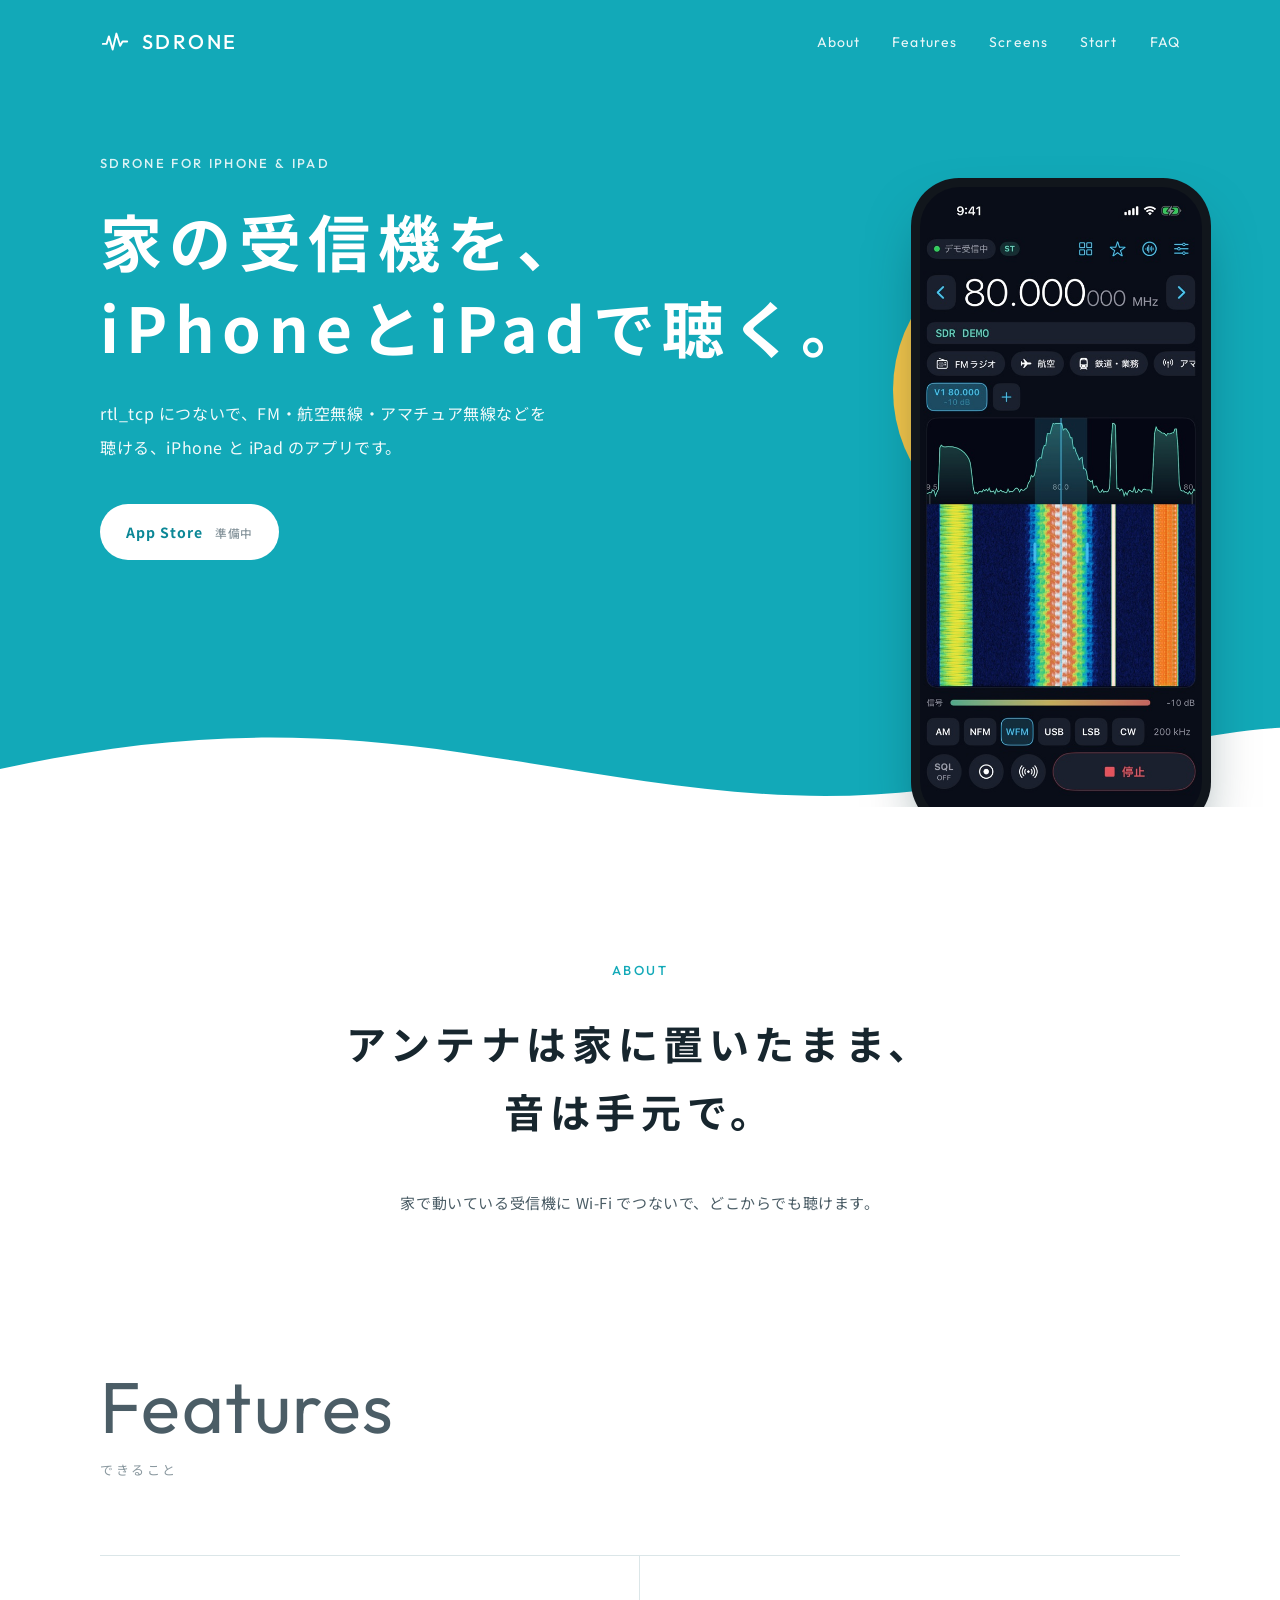
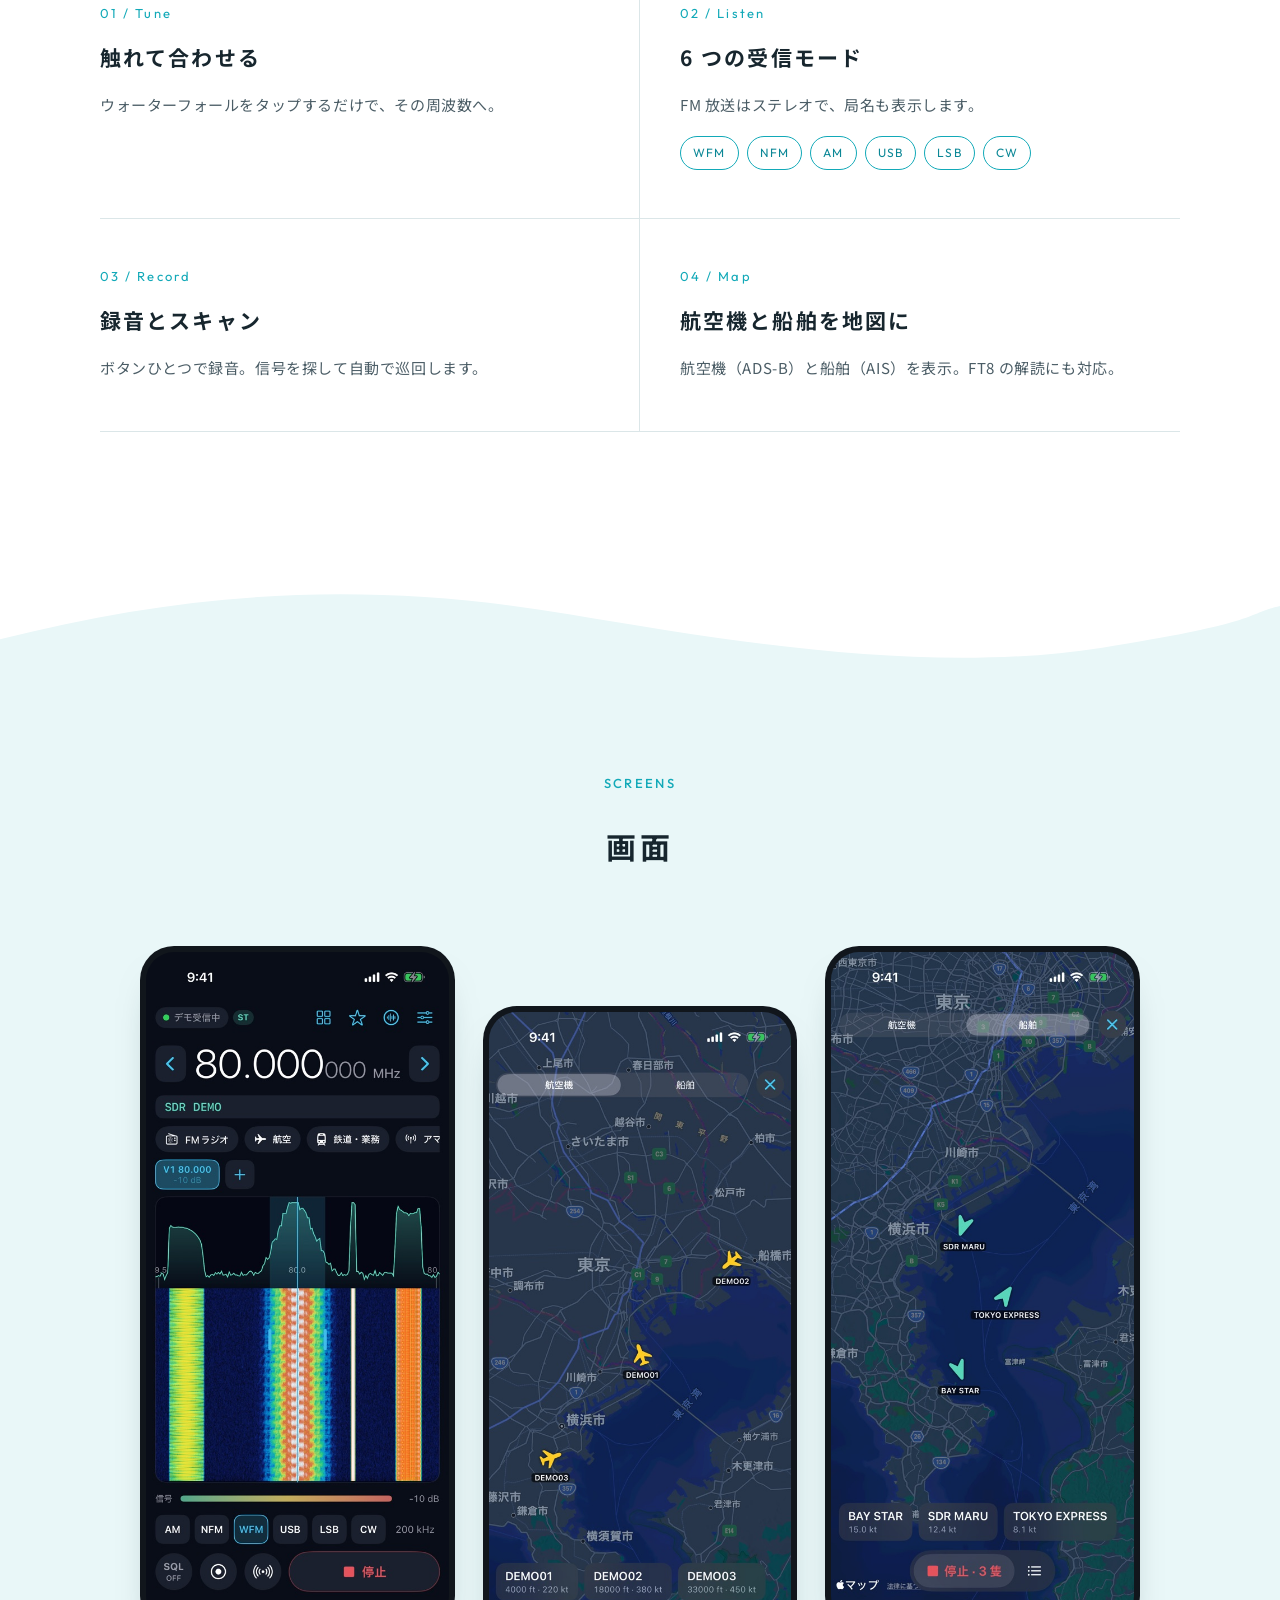
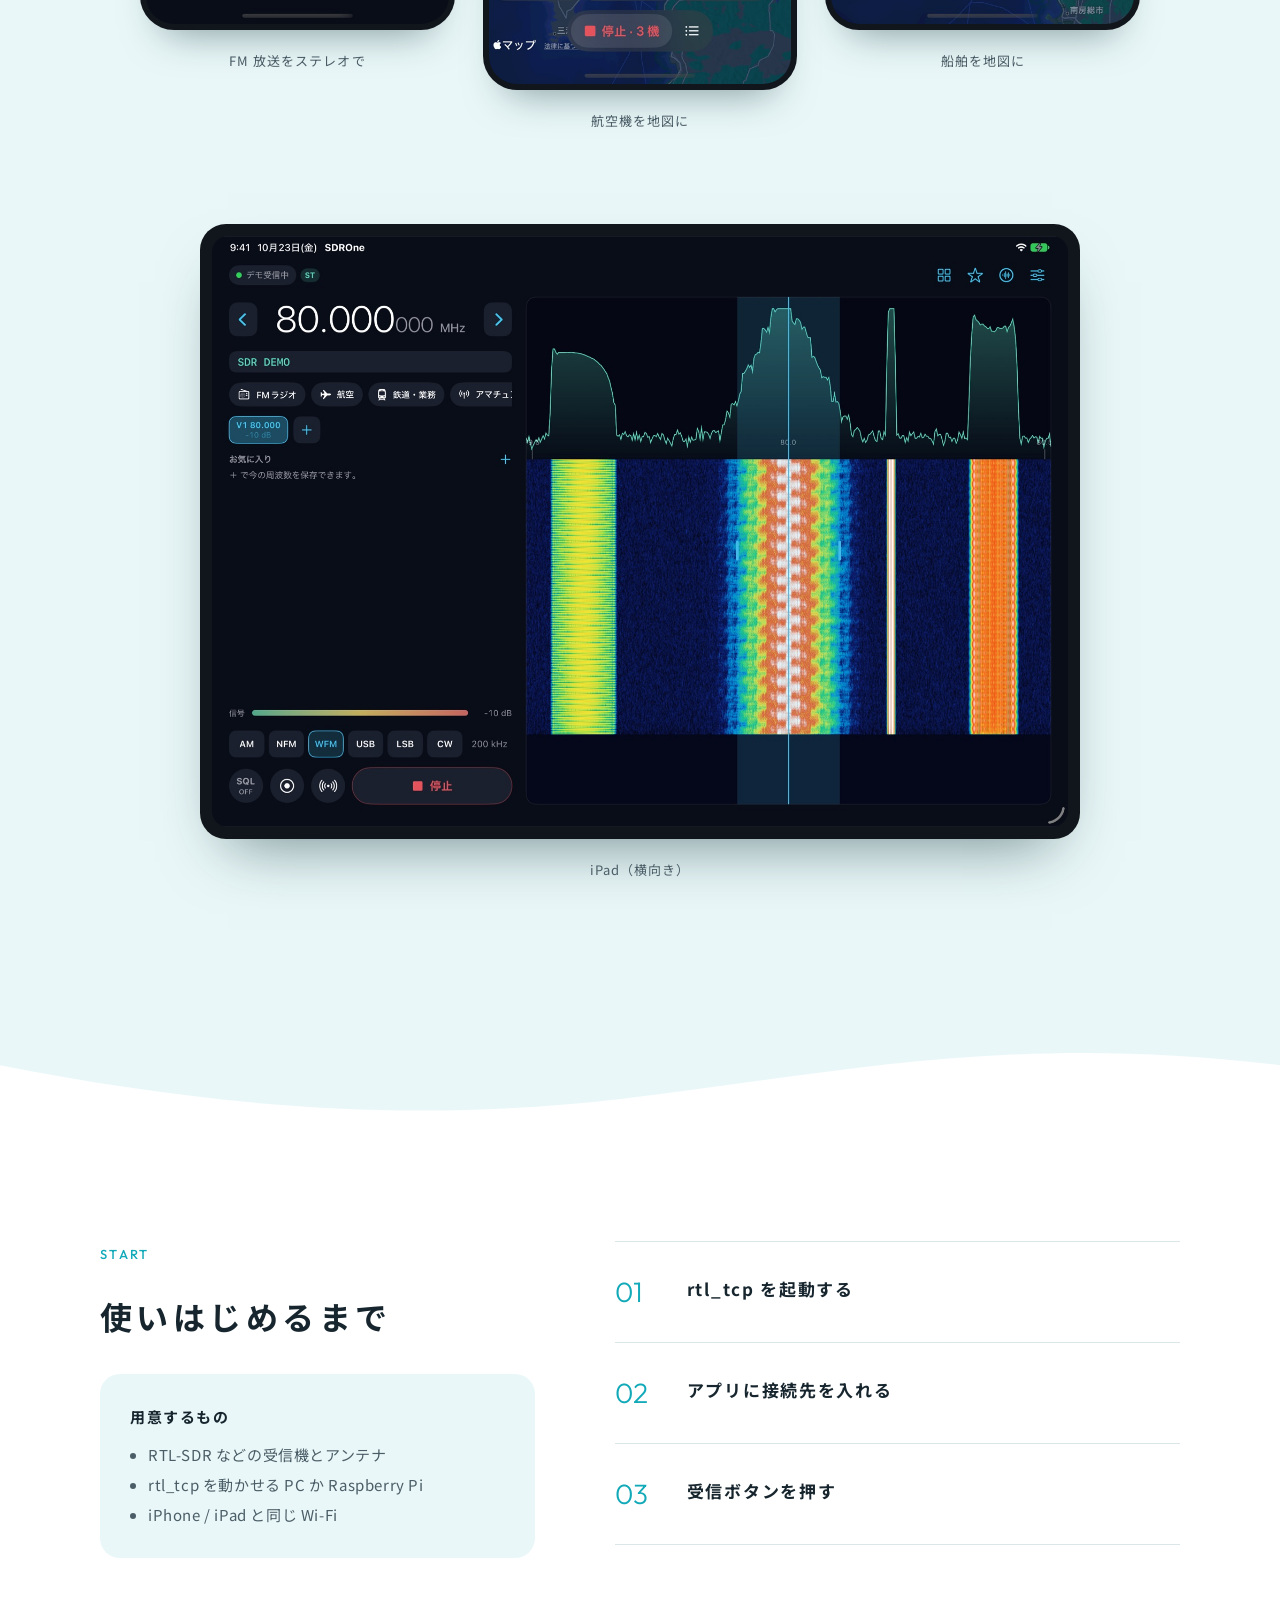
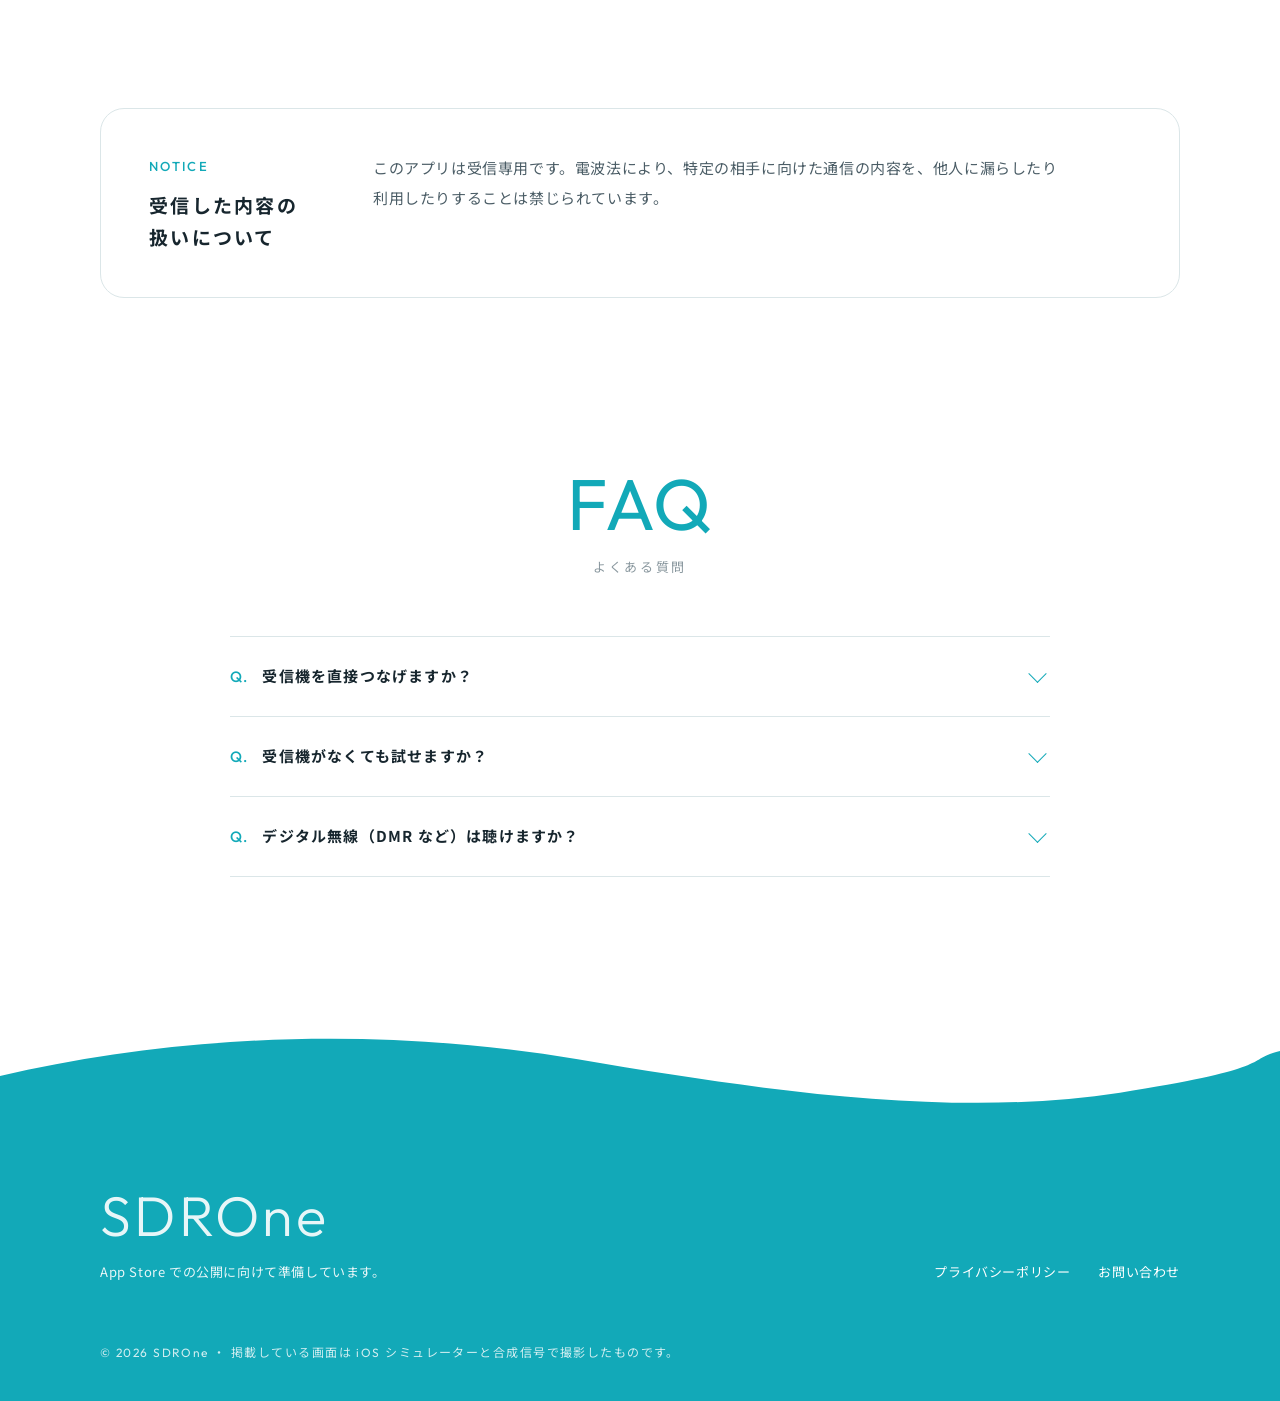
==== index.html @ 75d448fc "Trim copy to essentials" ====
<!doctype html>
<html lang="ja">
<head>
  <meta charset="utf-8">
  <meta name="viewport" content="width=device-width, initial-scale=1">
  <title>SDROne | 家の受信機を、iPhoneとiPadで聴く</title>
  <meta name="description" content="rtl_tcp で動いている RTL-SDR に Wi-Fi でつなぐ iPhone / iPad アプリです。ウォーターフォールを見ながら指で周波数を合わせて、FM・航空無線・アマチュア無線などを聴けます。航空機と船舶を地図に表示することもできます。">
  <meta name="theme-color" content="#12a9b8">
  <meta property="og:title" content="SDROne">
  <meta property="og:description" content="家の受信機を、iPhoneとiPadで聴く。">
  <meta property="og:type" content="website">
  <meta property="og:image" content="assets/shot-fm.jpg">
  <link rel="icon" href="assets/app-icon.png" type="image/png">
  <link rel="apple-touch-icon" href="assets/app-icon.png">
  <link rel="preconnect" href="https://fonts.googleapis.com">
  <link rel="preconnect" href="https://fonts.gstatic.com" crossorigin>
  <link href="https://fonts.googleapis.com/css2?family=Outfit:wght@300;400;500&family=Noto+Sans+JP:wght@400;500;700&display=swap" rel="stylesheet">
  <link rel="stylesheet" href="style.css">
</head>
<body>
  <header class="header">
    <div class="wrap">
      <a class="logo" href="#top"><img src="assets/icon-white.svg" alt=""><span>SDRONE</span></a>
      <nav class="menu" aria-label="ページ内">
        <a href="#about">About</a>
        <a href="#features">Features</a>
        <a href="#screens">Screens</a>
        <a href="#start">Start</a>
        <a href="#faq">FAQ</a>
      </nav>
    </div>
  </header>

  <main id="top">
    <!-- Hero -->
    <section class="hero">
      <div class="wrap hero-inner">
        <div class="hero-copy">
          <div class="label">SDROne for iPhone &amp; iPad</div>
          <h1><span class="nb">家の受信機を、</span><br><span class="nb">iPhoneと</span><br class="sp"><span class="nb">iPadで聴く。</span></h1>
          <p class="lead">rtl_tcp に<wbr>つないで、<wbr>FM・航空無線・アマチュア無線などを<wbr>聴ける、<wbr>iPhone と<wbr> iPad の<wbr>アプリです。</p>
          <span class="store">App Store <small>準備中</small></span>
        </div>
        <div class="hero-visual">
          <div class="sun" aria-hidden="true"></div>
          <div class="dots" aria-hidden="true"></div>
          <div class="phone">
            <img src="assets/shot-fm.jpg" alt="80.000 MHz の FM 放送を受信している画面。局名とステレオ表示、スペクトラムとウォーターフォール" width="600" height="1305">
          </div>
        </div>
      </div>
      <svg class="wave" viewBox="0 0 1440 160" preserveAspectRatio="none" aria-hidden="true"><path class="wave-white" d="M0 96C180 40 330 30 520 70s340 90 520 60 280-90 400-100v134H0Z"/></svg>
    </section>

    <!-- About -->
    <section id="about" class="pad statement">
      <div class="wrap reveal">
        <div class="label">About</div>
        <h2>アンテナは<wbr>家に<wbr>置いたまま、<br>音は<wbr>手元で。</h2>
        <p>家で<wbr>動いている<wbr>受信機に<wbr> Wi-Fi で<wbr>つないで、<wbr>どこから<wbr>でも<wbr>聴けます。</p>
      </div>
    </section>

    <!-- Features -->
    <section id="features" class="pad" style="padding-top:0">
      <div class="wrap">
        <div class="features-head reveal">
          <div>
            <p class="label-lg">Features</p>
            <span class="sub">できる<wbr>こと</span>
          </div>
        </div>

        <div class="feature-list">
          <article class="feature reveal">
            <div class="num">01 / Tune</div>
            <h3>触れて合わせる</h3>
            <p>ウォーターフォールを<wbr>タップするだけで、<wbr>その周波数へ。</p>
          </article>
          <article class="feature reveal">
            <div class="num">02 / Listen</div>
            <h3>6 つの<wbr>受信モード</h3>
            <p>FM 放送は<wbr>ステレオで、<wbr>局名も<wbr>表示します。</p>
            <div class="tags"><span>WFM</span><span>NFM</span><span>AM</span><span>USB</span><span>LSB</span><span>CW</span></div>
          </article>
          <article class="feature reveal">
            <div class="num">03 / Record</div>
            <h3>録音と<wbr>スキャン</h3>
            <p>ボタンひとつで<wbr>録音。<wbr>信号を<wbr>探して<wbr>自動で<wbr>巡回します。</p>
          </article>
          <article class="feature reveal">
            <div class="num">04 / Map</div>
            <h3>航空機と<wbr>船舶を<wbr>地図に</h3>
            <p>航空機<wbr>（ADS-B）と<wbr>船舶<wbr>（AIS）を<wbr>表示。<wbr>FT8 の<wbr>解読にも<wbr>対応。</p>
          </article>
        </div>
      </div>
    </section>

    <!-- Screens -->
    <svg class="wave" viewBox="0 0 1440 120" preserveAspectRatio="none" aria-hidden="true" style="background:var(--white)"><path class="wave-pale" d="M0 70c220-60 420-70 640-30s420 70 600 40 160-40 200-50v90H0Z"/></svg>
    <section id="screens" class="screens" style="padding:90px 0 150px">
      <div class="wrap">
        <div class="screens-head reveal">
          <div class="label">Screens</div>
          <h2>画面</h2>
        </div>
        <div class="gallery reveal">
          <figure><div class="phone"><img src="assets/shot-fm.jpg" alt="FM 放送を受信中の画面" loading="lazy" width="552" height="1200"></div><figcaption>FM 放送を<wbr>ステレオで</figcaption></figure>
          <figure><div class="phone"><img src="assets/shot-map.jpg" alt="航空機を地図に表示している画面" loading="lazy" width="552" height="1200"></div><figcaption>航空機を<wbr>地図に</figcaption></figure>
          <figure><div class="phone"><img src="assets/shot-ship.jpg" alt="船舶を地図に表示している画面" loading="lazy" width="552" height="1200"></div><figcaption>船舶を<wbr>地図に</figcaption></figure>
        </div>
        <figure class="tablet-wrap reveal">
          <div class="tablet"><img src="assets/shot-ipad.jpg" alt="iPad の横向き画面。左に操作パネル、右に大きなスペクトラムとウォーターフォール" loading="lazy" width="1600" height="1103"></div>
          <figcaption>iPad<wbr>（横向き）</figcaption>
        </figure>
      </div>
    </section>
    <svg class="wave" viewBox="0 0 1440 120" preserveAspectRatio="none" aria-hidden="true" style="background:var(--teal-pale)"><path class="wave-white" d="M0 40c240 50 460 70 700 40s440-80 740-40v80H0Z"/></svg>

    <!-- Start -->
    <section id="start" class="pad start" style="padding-top:110px">
      <div class="wrap start-grid">
        <div class="reveal">
          <div class="label">Start</div>
          <h2>使い<wbr>はじめるまで</h2>
          <dl class="need">
            <dt>用意する<wbr>もの</dt>
            <dd>
              <ul>
                <li>RTL-SDR などの<wbr>受信機と<wbr>アンテナ</li>
                <li>rtl_tcp を<wbr>動かせる<wbr> PC か<wbr> Raspberry Pi</li>
                <li>iPhone / iPad と<wbr>同じ Wi-Fi</li>
              </ul>
            </dd>
          </dl>
        </div>
        <ol class="steps reveal">
          <li><div><h3>rtl_tcp を<wbr>起動する</h3></div></li>
          <li><div><h3>アプリに<wbr>接続先を<wbr>入れる</h3></div></li>
          <li><div><h3>受信ボタンを<wbr>押す</h3></div></li>
        </ol>
      </div>
    </section>

    <!-- Note -->
    <section class="pad" style="padding-top:0">
      <div class="wrap">
        <div class="note reveal">
          <div>
            <div class="label">Notice</div>
            <h2>受信した<wbr>内容の<br>扱いに<wbr>ついて</h2>
          </div>
          <div>
            <p>このアプリは<wbr>受信専用です。<wbr>電波法に<wbr>より、<wbr>特定の<wbr>相手に<wbr>向けた<wbr>通信の<wbr>内容を、<wbr>他人に<wbr>漏らしたり<wbr>利用したりする<wbr>ことは<wbr>禁じられています。</p>
          </div>
        </div>
      </div>
    </section>

    <!-- FAQ -->
    <section id="faq" class="pad" style="padding-top:20px">
      <div class="wrap">
        <div style="text-align:center" class="reveal">
          <p class="label-lg">FAQ</p>
          <span class="sub" style="display:block;margin-top:14px;font-size:13px;letter-spacing:.2em;color:var(--ink-3)">よくある質問</span>
        </div>
        <div class="faq reveal">
          <details>
            <summary>受信機を<wbr>直接つなげますか？</summary>
            <p>つなげません。<wbr>PC や<wbr> Raspberry Pi で<wbr> rtl_tcp を<wbr>動かして、<wbr>そこに<wbr>ネットワーク経由で<wbr>つなぎます。</p>
          </details>
          <details>
            <summary>受信機が<wbr>なくても<wbr>試せますか？</summary>
            <p>試せます。<wbr>「デモ信号」で、<wbr>操作を<wbr>一通り確認できます。</p>
          </details>
          <details>
            <summary>デジタル無線<wbr>（DMR など）は<wbr>聴けますか？</summary>
            <p>聴けません。<wbr>アナログ方式だけを<wbr>扱っています。</p>
          </details>
        </div>
      </div>
    </section>
  </main>

  <footer class="footer">
    <svg class="wave" viewBox="0 0 1440 120" preserveAspectRatio="none" aria-hidden="true"><path class="wave-teal" d="M0 60c200-50 430-60 650-20s430 70 610 40 140-40 180-50v90H0Z"/></svg>
    <div class="footer-body">
    <div class="wrap footer-inner">
      <div>
        <p class="big">SDROne</p>
        <p>App Store での<wbr>公開に<wbr>向けて<wbr>準備しています。</p>
      </div>
      <nav aria-label="フッター">
        <a href="privacy.html">プライバシーポリシー</a>
        <a href="contact.html">お問い合わせ</a>
      </nav>
    </div>
    <div class="wrap copy">© 2026 SDROne ・ 掲載している<wbr>画面は<wbr> iOS シミュレーターと<wbr>合成信号で<wbr>撮影した<wbr>ものです。</div>
    </div>
  </footer>

  <script>
    const io = new IntersectionObserver((entries) => {
      for (const e of entries) if (e.isIntersecting) { e.target.classList.add('in'); io.unobserve(e.target); }
    }, { threshold: 0.12 });
    document.querySelectorAll('.reveal').forEach((el) => io.observe(el));
  </script>
</body>
</html>
---- style.css ----
:root {
  --teal: #12a9b8;
  --teal-deep: #0b8796;
  --teal-pale: #e9f7f8;
  --sun: #f5c64a;
  --ink: #17262e;
  --ink-2: #4b5d66;
  --ink-3: #8a989f;
  --line: #dbe6e8;
  --white: #ffffff;
  --jp: "Noto Sans JP", "Hiragino Kaku Gothic ProN", "Hiragino Sans", system-ui, sans-serif;
  --en: "Outfit", "Noto Sans JP", system-ui, sans-serif;
  --maxw: 1080px;
}

* { box-sizing: border-box; }
html { scroll-behavior: smooth; }
body {
  margin: 0;
  background: var(--white);
  color: var(--ink);
  font-family: var(--jp);
  font-size: 15px;
  line-height: 2;
  letter-spacing: 0.04em;
  -webkit-font-smoothing: antialiased;
  overflow-x: hidden;
}
img { max-width: 100%; display: block; }
a { color: inherit; }
/* Lines break only at the <wbr> phrase boundaries in the HTML (see tools/wrap_phrases.py). */
body { word-break: keep-all; overflow-wrap: break-word; line-break: strict; }

.wrap { width: min(var(--maxw), 100% - 48px); margin-inline: auto; }

/* Small English label, as used above every section title */
.label {
  font-family: var(--en); font-weight: 500; font-size: 13px; letter-spacing: 0.18em;
  text-transform: uppercase; color: var(--teal);
}
.label-lg { font-family: var(--en); font-weight: 400; font-size: clamp(40px, 6vw, 72px); letter-spacing: 0.02em; line-height: 1; color: var(--teal); margin: 0; }
.label-lg + .sub { display: block; margin-top: 14px; font-size: 13px; letter-spacing: 0.2em; color: var(--ink-3); }

/* ---------- Header ---------- */
.header { position: absolute; inset: 0 0 auto; z-index: 20; }
.header .wrap { display: flex; align-items: center; justify-content: space-between; height: 84px; }
.logo { display: flex; align-items: center; gap: 12px; text-decoration: none; color: var(--white); }
.logo img { width: 30px; height: 30px; }
.logo span { font-family: var(--en); font-weight: 500; font-size: 20px; letter-spacing: 0.12em; }
.menu { display: flex; gap: 32px; }
.menu a { font-family: var(--en); font-size: 14px; letter-spacing: 0.08em; color: var(--white); text-decoration: none; opacity: .9; }
.menu a:hover { opacity: 1; text-decoration: underline; text-underline-offset: 6px; }
@media (max-width: 760px) { .menu { display: none; } }

/* ---------- Hero ---------- */
.hero { position: relative; background: var(--teal); color: var(--white); padding: 150px 0 0; overflow: hidden; }
.nb { white-space: nowrap; }
.sp { display: none; }
@media (max-width: 560px) { .sp { display: inline; } }
.hero-inner { display: grid; grid-template-columns: 1.15fr .85fr; align-items: end; gap: 40px; }
@media (max-width: 880px) { .hero-inner { grid-template-columns: 1fr; } .hero { padding-top: 120px; } }
.hero .label { color: rgba(255,255,255,.85); }
.hero h1 {
  margin: 22px 0 28px; font-weight: 700; font-size: clamp(30px, 4.9vw, 62px);
  line-height: 1.38; letter-spacing: 0.12em;
}
.hero p.lead { margin: 0 0 40px; font-size: 16px; line-height: 2.1; max-width: 30em; opacity: .95; }
.store {
  display: inline-flex; align-items: center; gap: 12px; padding: 14px 26px; border-radius: 999px;
  background: var(--white); color: var(--teal-deep); font-weight: 700; font-size: 14px; letter-spacing: .08em;
}
.store small { font-weight: 500; color: var(--ink-3); letter-spacing: .04em; }
.hero-copy { padding-bottom: 150px; }
@media (max-width: 880px) { .hero-copy { padding-bottom: 20px; } }

.hero-visual { position: relative; display: flex; justify-content: center; }
.sun { position: absolute; width: 300px; height: 300px; border-radius: 50%; background: var(--sun); right: 6%; bottom: 32%; }
.dots { position: absolute; left: 2%; top: 4%; width: 120px; height: 120px; opacity: .7;
  background-image: radial-gradient(rgba(255,255,255,.9) 1.6px, transparent 1.8px); background-size: 16px 16px; }
@media (max-width: 880px) { .sun { width: 220px; height: 220px; } }

.phone {
  position: relative; width: min(300px, 70vw); aspect-ratio: 1206 / 2622; border-radius: 48px; padding: 9px;
  background: #11161c; box-shadow: 0 30px 60px -20px rgba(6, 40, 46, .55);
}
.phone img { width: 100%; height: 100%; object-fit: cover; border-radius: 40px; }
.hero .phone { margin-bottom: -120px; z-index: 2; }

/* Wave edges */
.wave { display: block; width: 100%; height: 100px; margin: -1px 0; position: relative; }
@media (max-width: 760px) { .wave { height: 56px; } }
.wave-white { fill: var(--white); }
.wave-pale { fill: var(--teal-pale); }
.wave-teal { fill: var(--teal); }
.hero .wave { position: relative; z-index: 1; margin-top: -1px; margin-bottom: -2px; }

/* ---------- Sections ---------- */
section { position: relative; }
.pad { padding: 150px 0; }
@media (max-width: 760px) { .pad { padding: 100px 0; } }

/* Statement */
.statement { text-align: center; }
.statement h2 { font-size: clamp(26px, 3.6vw, 40px); font-weight: 700; letter-spacing: .14em; line-height: 1.7; margin: 26px 0 40px; }
.statement p { margin: 0 auto; max-width: 38em; color: var(--ink-2); line-height: 2.4; }

/* Features */
.features-head { display: flex; justify-content: space-between; align-items: end; gap: 32px; flex-wrap: wrap; margin-bottom: 72px; }
.features-head p { margin: 0; max-width: 26em; color: var(--ink-2); }
.feature-list { display: grid; grid-template-columns: 1fr 1fr; border-top: 1px solid var(--line); }
@media (max-width: 760px) { .feature-list { grid-template-columns: 1fr; } }
.feature { padding: 44px 40px 48px 0; border-bottom: 1px solid var(--line); }
.feature:nth-child(odd) { border-right: 1px solid var(--line); }
.feature:nth-child(even) { padding-left: 40px; padding-right: 0; }
@media (max-width: 760px) { .feature, .feature:nth-child(even), .feature:nth-child(odd) { padding: 36px 0; border-right: 0; } }
.feature .num { font-family: var(--en); font-size: 13px; letter-spacing: .16em; color: var(--teal); }
.feature h3 { margin: 10px 0 12px; font-size: 21px; letter-spacing: .1em; }
.feature p { margin: 0; color: var(--ink-2); }
.tags { display: flex; flex-wrap: wrap; gap: 8px; margin-top: 16px; }
.tags span { font-family: var(--en); font-size: 12px; letter-spacing: .1em; padding: 4px 12px; border-radius: 999px; border: 1px solid var(--teal); color: var(--teal-deep); }

.also { margin-top: 56px; display: grid; grid-template-columns: 180px 1fr; gap: 24px; }
@media (max-width: 760px) { .also { grid-template-columns: 1fr; } }
.also ul { list-style: none; margin: 0; padding: 0; display: grid; grid-template-columns: 1fr 1fr; gap: 6px 40px; color: var(--ink-2); }
@media (max-width: 600px) { .also ul { grid-template-columns: 1fr; } }
.also li::before { content: ""; display: inline-block; width: 6px; height: 6px; border-radius: 50%; background: var(--teal); margin-right: 12px; vertical-align: middle; }

/* Screens */
.screens { background: var(--teal-pale); }
.screens-head { text-align: center; margin-bottom: 70px; }
.screens-head h2 { font-size: clamp(22px, 3vw, 30px); letter-spacing: .14em; margin: 20px 0 0; }
.gallery { display: grid; grid-template-columns: repeat(4, 1fr); gap: 28px; align-items: start; }
.gallery figure { margin: 0; }
.gallery figure:nth-child(even) { margin-top: 60px; }
.gallery .phone { width: 100%; border-radius: 34px; padding: 6px; box-shadow: 0 24px 40px -24px rgba(6, 40, 46, .5); }
.gallery .phone img { border-radius: 28px; }
.gallery figcaption { margin-top: 18px; font-size: 13px; color: var(--ink-2); text-align: center; letter-spacing: .08em; }
.gallery { grid-template-columns: repeat(3, 1fr); gap: 40px 28px; max-width: 1000px; margin: 0 auto; }
.gallery figure:nth-child(even) { margin-top: 0; }
.gallery figure:nth-child(3n+2) { margin-top: 60px; }
@media (max-width: 880px) {
  .gallery { grid-template-columns: repeat(2, 1fr); }
  .gallery figure:nth-child(3n+2) { margin-top: 0; }
  .gallery figure:nth-child(even) { margin-top: 40px; }
}
.tablet-wrap { margin: 90px auto 0; max-width: 880px; }
.tablet { background: #11161c; border-radius: 26px; padding: 12px; box-shadow: 0 30px 60px -28px rgba(6, 40, 46, .55); }
.tablet img { display: block; width: 100%; height: auto; border-radius: 16px; }
.tablet-wrap figcaption { margin-top: 18px; font-size: 13px; color: var(--ink-2); text-align: center; letter-spacing: .08em; }
@media (max-width: 480px) { .gallery { gap: 16px; } .gallery figure:nth-child(even) { margin-top: 30px; } }

/* Start */
.start-grid { display: grid; grid-template-columns: 1fr 1.3fr; gap: 80px; }
@media (max-width: 880px) { .start-grid { grid-template-columns: 1fr; gap: 48px; } }
.start h2 { font-size: clamp(24px, 3vw, 32px); letter-spacing: .14em; margin: 24px 0 24px; line-height: 1.6; }
.start p { color: var(--ink-2); margin: 0; }
.need { margin: 32px 0 0; padding: 28px 30px; border-radius: 20px; background: var(--teal-pale); }
.need dt { font-weight: 700; letter-spacing: .1em; margin-bottom: 8px; }
.need dd { margin: 0; color: var(--ink-2); }
.need dd ul { margin: 0; padding-left: 1.2em; }
ol.steps { list-style: none; margin: 0; padding: 0; counter-reset: s; }
ol.steps li { counter-increment: s; display: grid; grid-template-columns: 64px 1fr; gap: 8px; padding: 30px 0; border-bottom: 1px solid var(--line); }
ol.steps li:first-child { border-top: 1px solid var(--line); }
ol.steps li::before { content: counter(s, decimal-leading-zero); font-family: var(--en); font-size: 28px; font-weight: 300; color: var(--teal); line-height: 1.4; }
ol.steps h3 { margin: 0 0 6px; font-size: 17px; letter-spacing: .1em; }
ol.steps p { margin: 0; color: var(--ink-2); }
code { font-family: ui-monospace, "SF Mono", Menlo, monospace; font-size: .9em; background: var(--teal-pale); color: var(--teal-deep); padding: 2px 8px; border-radius: 6px; letter-spacing: 0; }

/* Note */
.note { border-radius: 24px; border: 1px solid var(--line); padding: 44px 48px; display: grid; grid-template-columns: 200px 1fr; gap: 24px; }
@media (max-width: 760px) { .note { grid-template-columns: 1fr; padding: 32px 26px; } }
.note h2 { margin: 10px 0 0; font-size: 19px; letter-spacing: .12em; line-height: 1.7; }
.note p { margin: 0 0 12px; color: var(--ink-2); }
.note p:last-child { margin-bottom: 0; }

/* FAQ */
.faq { max-width: 820px; margin: 56px auto 0; }
.faq details { border-bottom: 1px solid var(--line); }
.faq details:first-child { border-top: 1px solid var(--line); }
.faq summary { cursor: pointer; list-style: none; padding: 24px 40px 24px 0; font-weight: 700; letter-spacing: .08em; position: relative; }
.faq summary::-webkit-details-marker { display: none; }
.faq summary::before { content: "Q."; font-family: var(--en); color: var(--teal); margin-right: 14px; font-weight: 500; }
.faq summary::after { content: ""; position: absolute; right: 6px; top: 50%; width: 12px; height: 12px; border-right: 1.5px solid var(--teal); border-bottom: 1.5px solid var(--teal); transform: translateY(-75%) rotate(45deg); transition: transform .25s ease; }
.faq details[open] summary::after { transform: translateY(-25%) rotate(-135deg); }
.faq details p { margin: 0 0 26px 36px; color: var(--ink-2); }

/* Footer */
.footer { color: var(--white); }
.footer-body { background: var(--teal); }
.footer-inner { padding: 60px 0 56px; display: flex; flex-wrap: wrap; justify-content: space-between; gap: 32px; align-items: end; }
.footer .big { font-family: var(--en); font-weight: 300; font-size: clamp(32px, 5vw, 56px); letter-spacing: .06em; line-height: 1.1; margin: 0 0 12px; }
.footer p { margin: 0; font-size: 13px; opacity: .9; }
.footer nav { display: flex; gap: 28px; font-size: 13px; }
.footer nav a { text-decoration: none; }
.footer nav a:hover { text-decoration: underline; text-underline-offset: 5px; }
.copy { font-family: var(--en); font-size: 12px; letter-spacing: .12em; opacity: .8; padding-bottom: 36px; }

/* Reveal */
.reveal { opacity: 0; transform: translateY(24px); transition: opacity .9s ease, transform .9s ease; }
.reveal.in { opacity: 1; transform: none; }
@media (prefers-reduced-motion: reduce) { .reveal { opacity: 1; transform: none; transition: none; } html { scroll-behavior: auto; } }

/* Document page */
.doc-head { background: var(--teal); color: var(--white); padding: 150px 0 0; }
.doc-head .wave { margin-bottom: -2px; }
.doc-head h1 { margin: 18px 0 0; font-size: clamp(28px, 4vw, 40px); letter-spacing: .14em; }
.doc-head .label { color: rgba(255,255,255,.85); }
.doc { max-width: 760px; padding: 80px 0 120px; }
.doc h2 { font-size: 19px; letter-spacing: .1em; margin: 48px 0 12px; }
.doc p, .doc li { color: var(--ink-2); }
.draft { display: inline-block; font-size: 12px; padding: 4px 14px; border-radius: 999px; background: #fff5d6; color: #8a6400; letter-spacing: .06em; }

/* Contact form */
.form { margin-top: 40px; display: grid; gap: 26px; }
.field { display: grid; gap: 8px; }
.field label { font-weight: 700; letter-spacing: .08em; font-size: 14px; }
.opt { font-weight: 400; font-size: 12px; color: var(--ink-3); margin-left: 8px; letter-spacing: .04em; }
.field input, .field select, .field textarea {
  font: inherit; letter-spacing: .02em; color: var(--ink); width: 100%;
  padding: 14px 16px; border-radius: 12px; border: 1px solid var(--line); background: var(--white);
  transition: border-color .2s ease, box-shadow .2s ease;
}
.field textarea { resize: vertical; line-height: 1.8; }
.field input:focus, .field select:focus, .field textarea:focus { outline: none; border-color: var(--teal); box-shadow: 0 0 0 4px rgba(18, 169, 184, .14); }
.trap { position: absolute; left: -9999px; width: 1px; height: 1px; opacity: 0; }
.form-note { margin: 0; font-size: 13px; color: var(--ink-3); }
.form-note a, .doc a { color: var(--teal-deep); }
.submit {
  justify-self: start; font: inherit; font-weight: 700; letter-spacing: .12em; color: var(--white);
  background: var(--teal); border: 0; border-radius: 999px; padding: 15px 44px; cursor: pointer;
  transition: background .2s ease, transform .2s ease;
}
.submit:hover { background: var(--teal-deep); transform: translateY(-1px); }
.submit:disabled { opacity: .6; cursor: default; transform: none; }
.status { margin: 0; min-height: 1.5em; font-size: 14px; }
.status.ok { color: var(--teal-deep); }
.status.ng { color: #c0392b; }
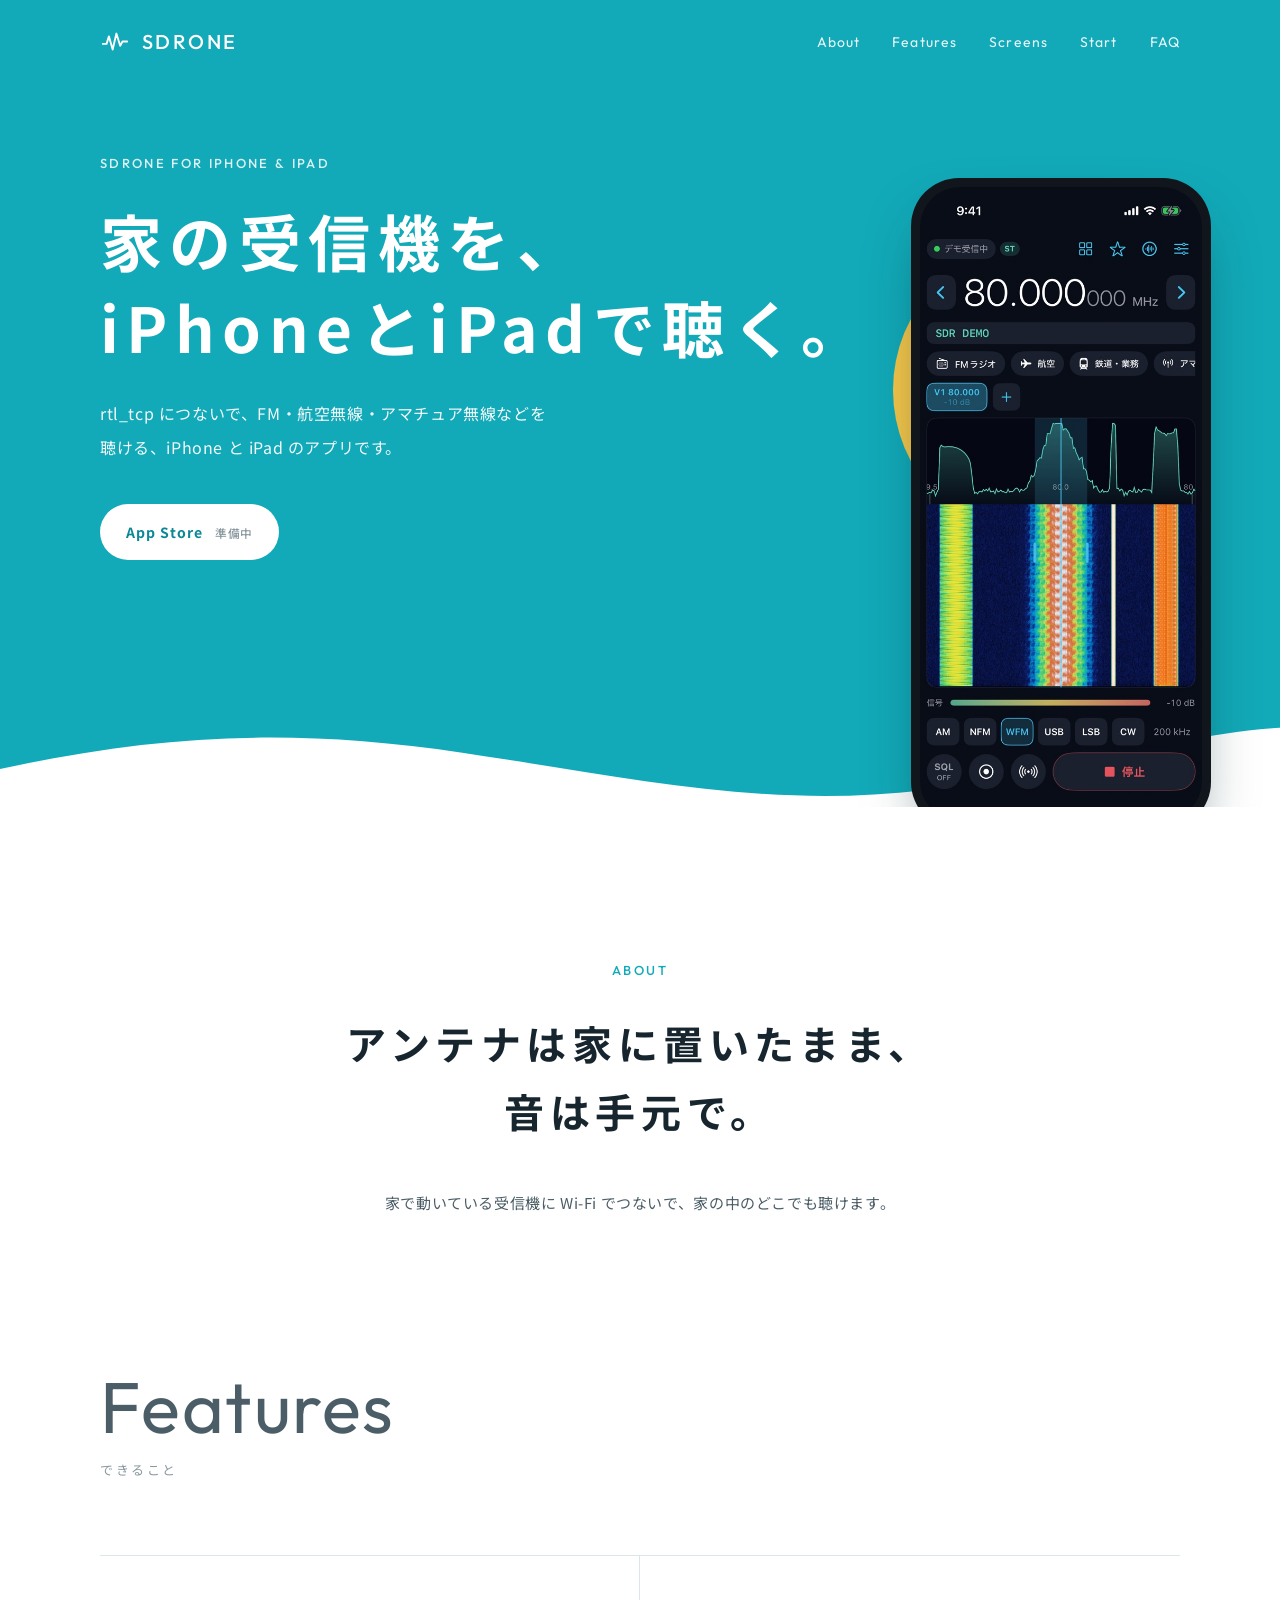
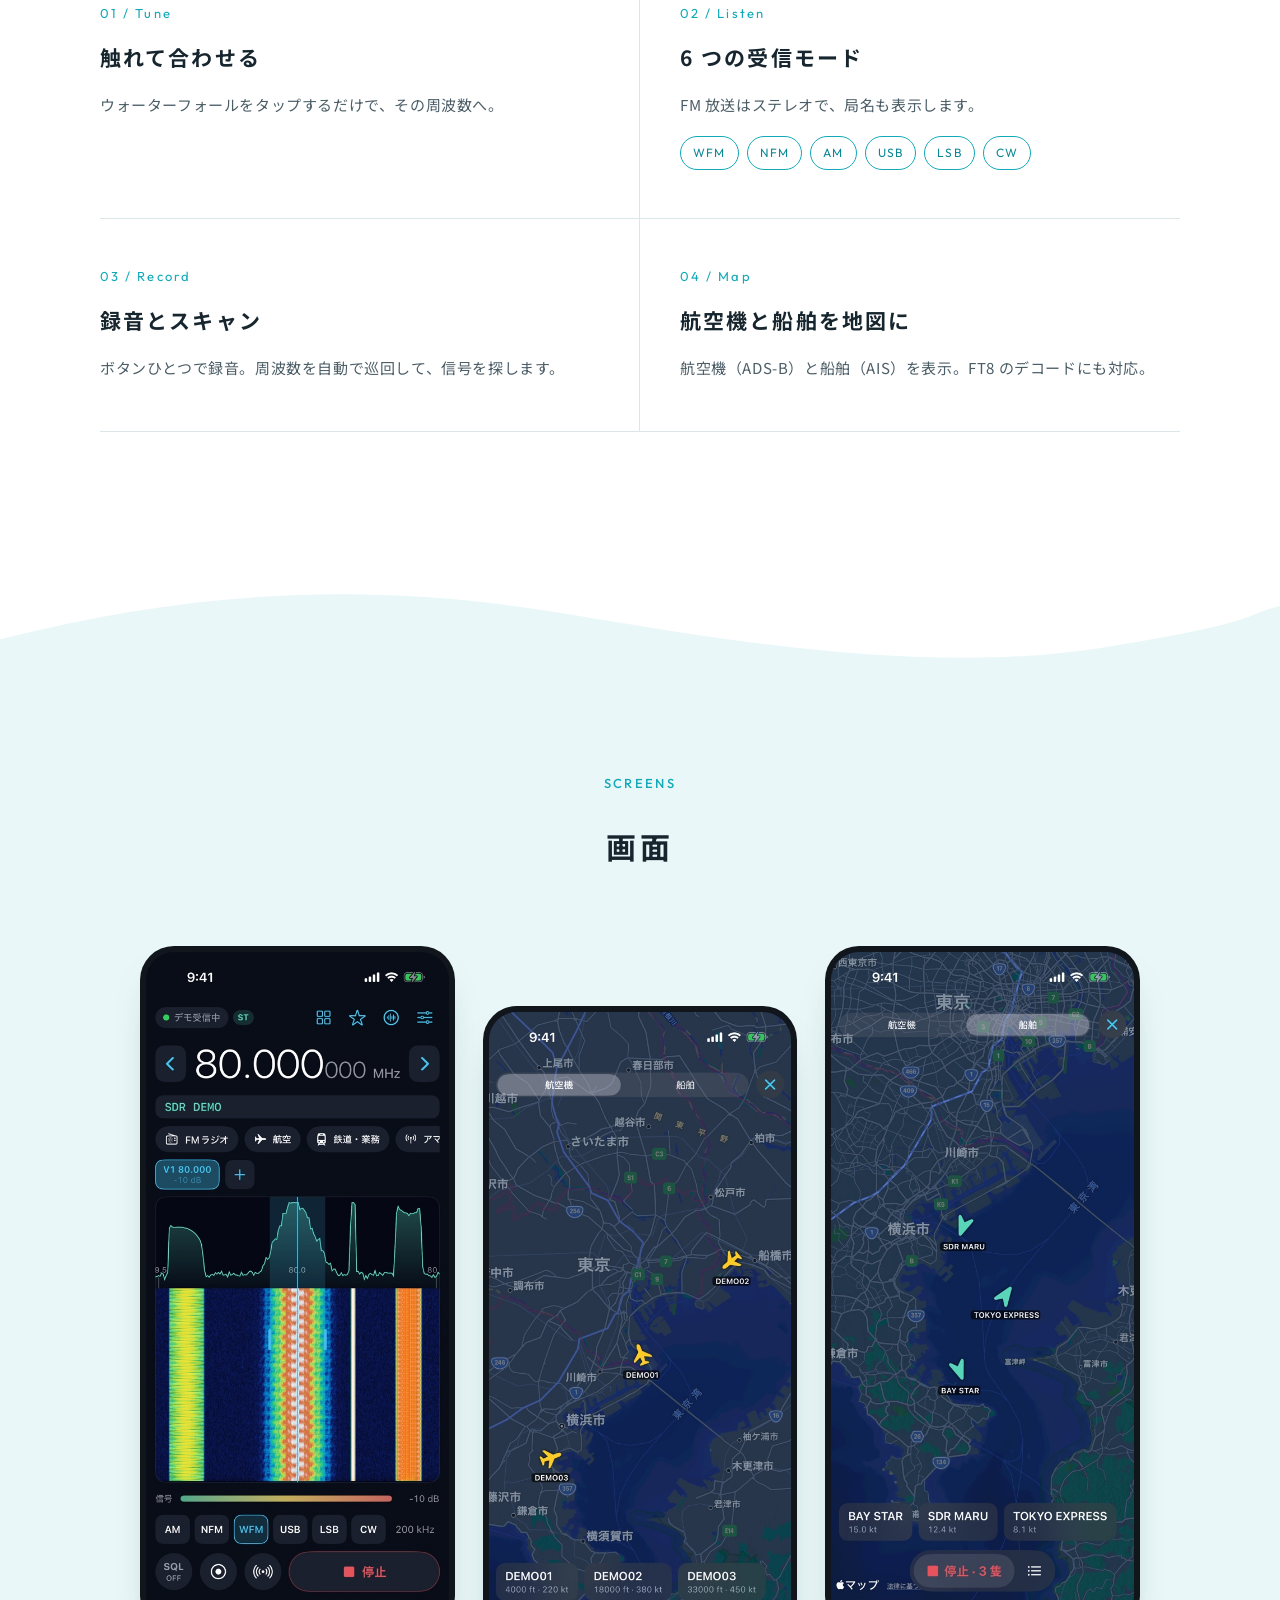
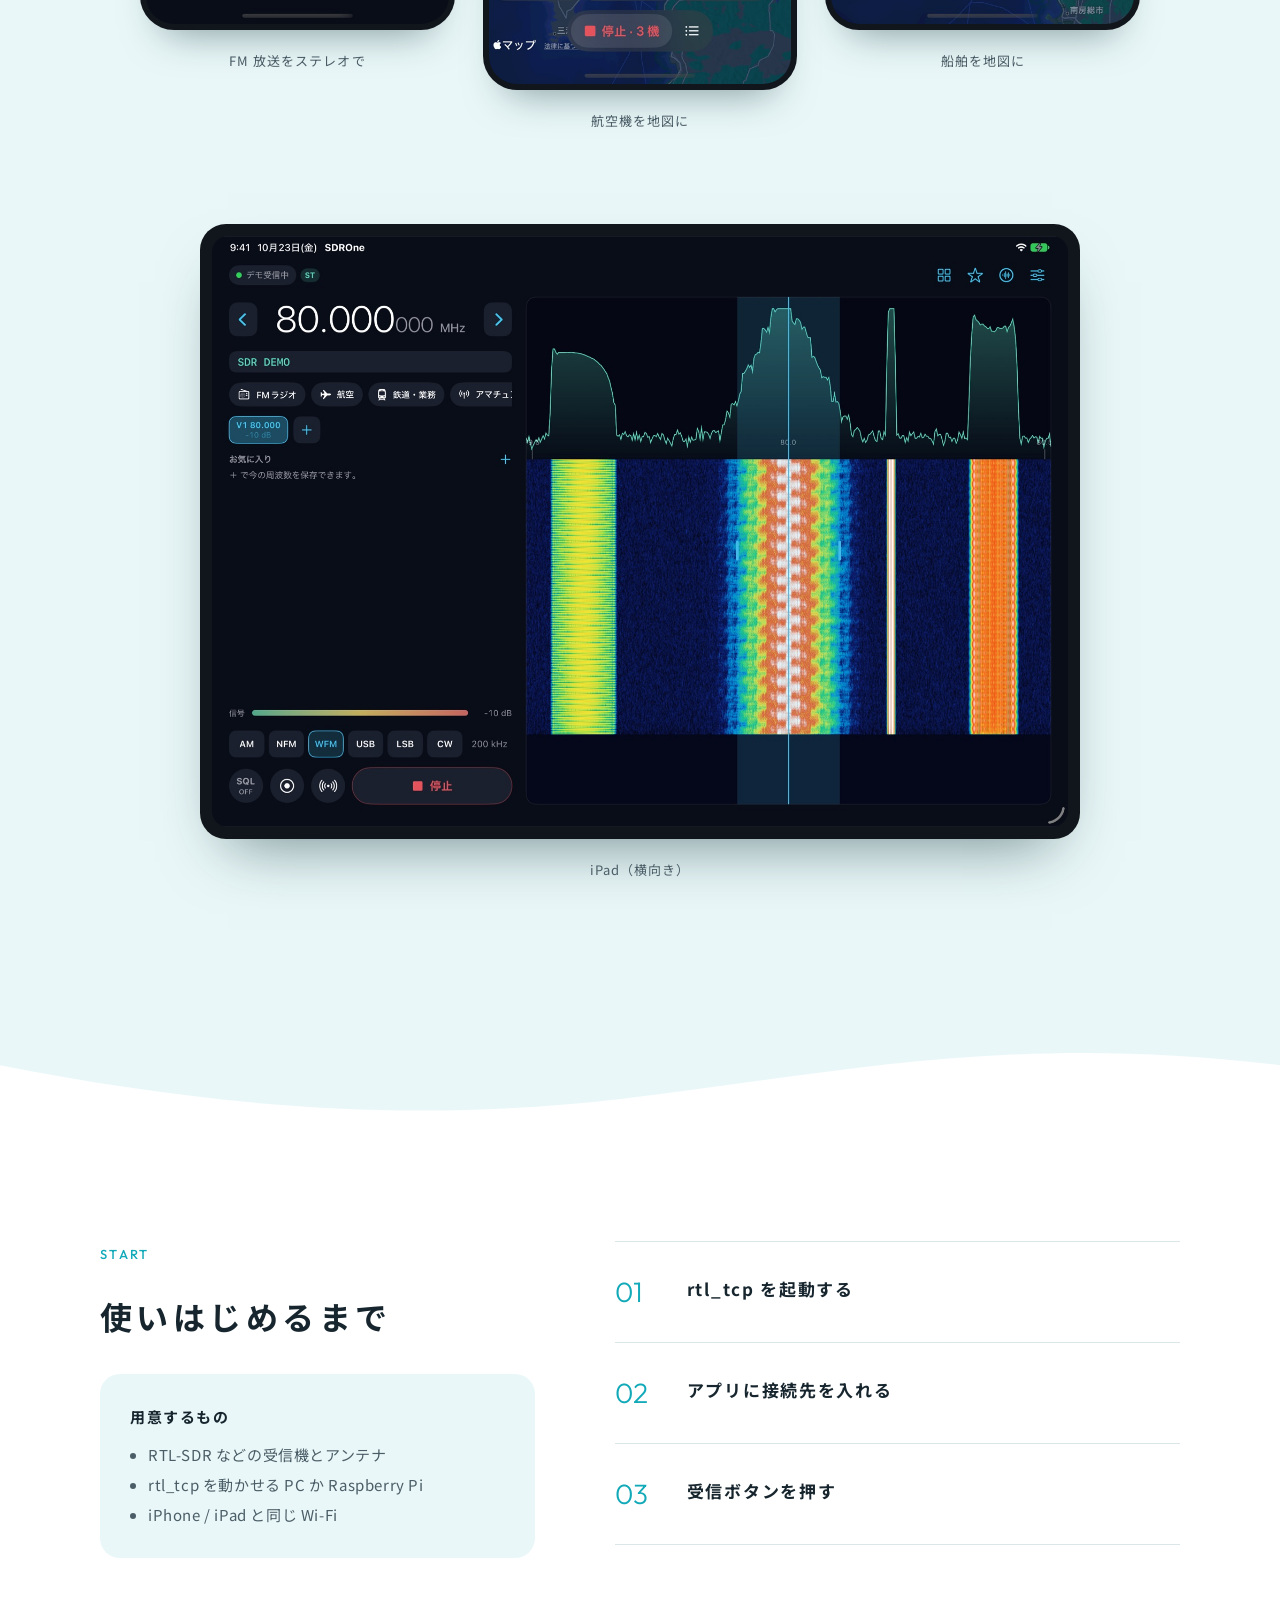
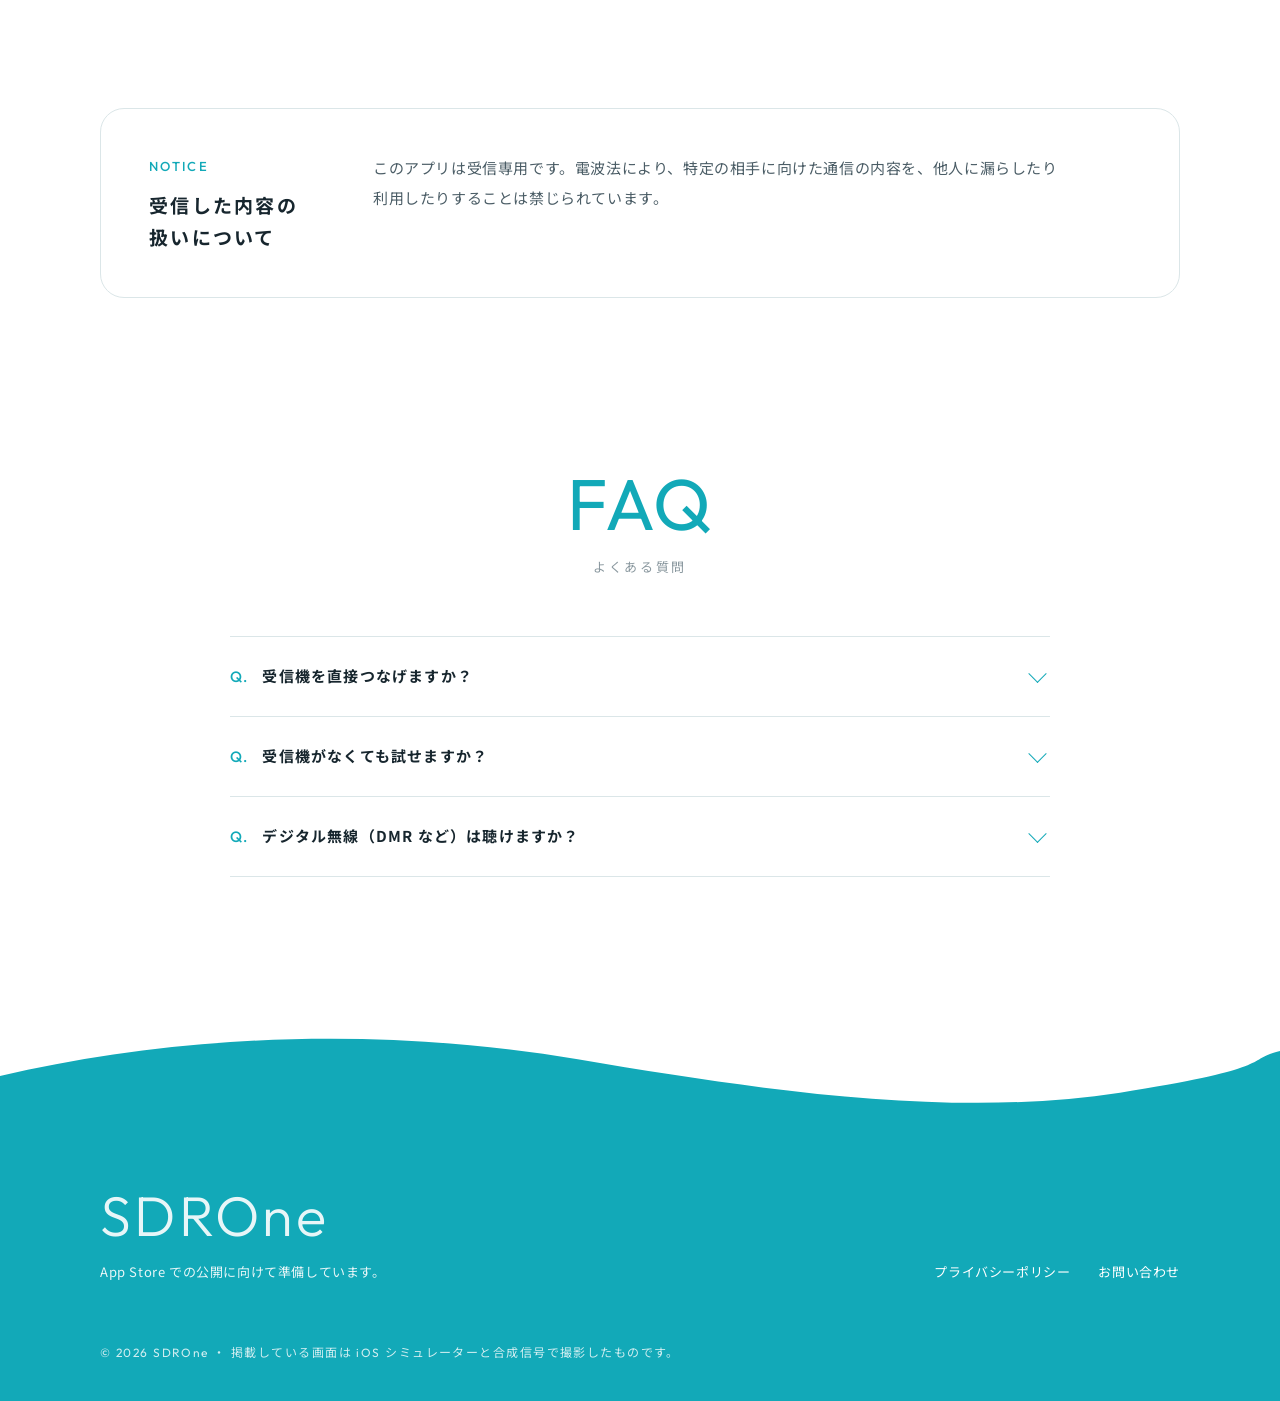
==== commit 0767d3d1: "Copy edits from proofreading report" ====
--- a/index.html
+++ b/index.html
@@ -57,7 +57,7 @@
       <div class="wrap reveal">
         <div class="label">About</div>
         <h2>アンテナは<wbr>家に<wbr>置いたまま、<br>音は<wbr>手元で。</h2>
-        <p>家で<wbr>動いている<wbr>受信機に<wbr> Wi-Fi で<wbr>つないで、<wbr>どこから<wbr>でも<wbr>聴けます。</p>
+        <p>家で<wbr>動いている<wbr>受信機に<wbr> Wi-Fi で<wbr>つないで、<wbr>家の<wbr>中の<wbr>どこでも<wbr>聴けます。</p>
       </div>
     </section>
 
@@ -86,12 +86,12 @@
           <article class="feature reveal">
             <div class="num">03 / Record</div>
             <h3>録音と<wbr>スキャン</h3>
-            <p>ボタンひとつで<wbr>録音。<wbr>信号を<wbr>探して<wbr>自動で<wbr>巡回します。</p>
+            <p>ボタンひとつで<wbr>録音。<wbr>周波数を<wbr>自動で<wbr>巡回して、<wbr>信号を<wbr>探します。</p>
           </article>
           <article class="feature reveal">
             <div class="num">04 / Map</div>
             <h3>航空機と<wbr>船舶を<wbr>地図に</h3>
-            <p>航空機<wbr>（ADS-B）と<wbr>船舶<wbr>（AIS）を<wbr>表示。<wbr>FT8 の<wbr>解読にも<wbr>対応。</p>
+            <p>航空機<wbr>（ADS-B）と<wbr>船舶<wbr>（AIS）を<wbr>表示。<wbr>FT8 の<wbr>デコードにも<wbr>対応。</p>
           </article>
         </div>
       </div>
@@ -176,7 +176,7 @@
           </details>
           <details>
             <summary>デジタル無線<wbr>（DMR など）は<wbr>聴けますか？</summary>
-            <p>聴けません。<wbr>アナログ方式だけを<wbr>扱っています。</p>
+            <p>聴けません。<wbr>音声は<wbr>アナログ方式だけを<wbr>扱っています。</p>
           </details>
         </div>
       </div>
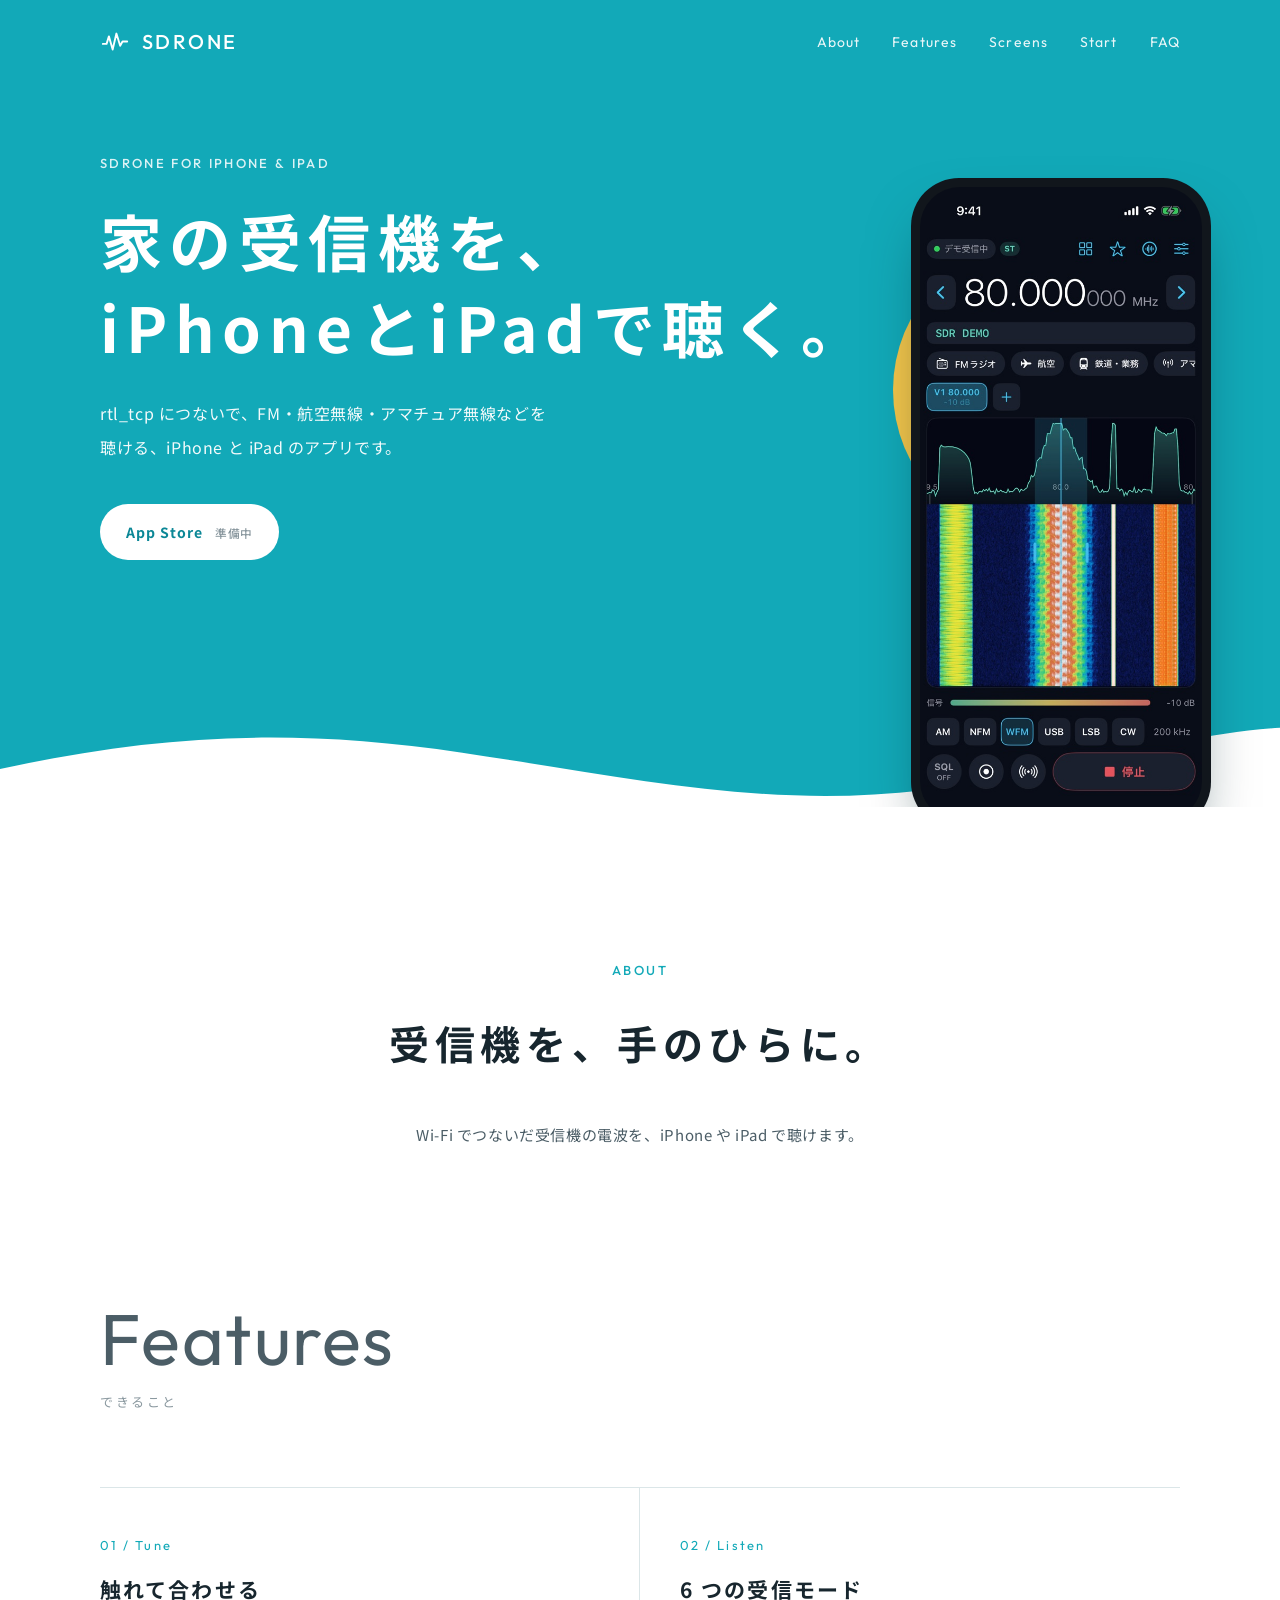
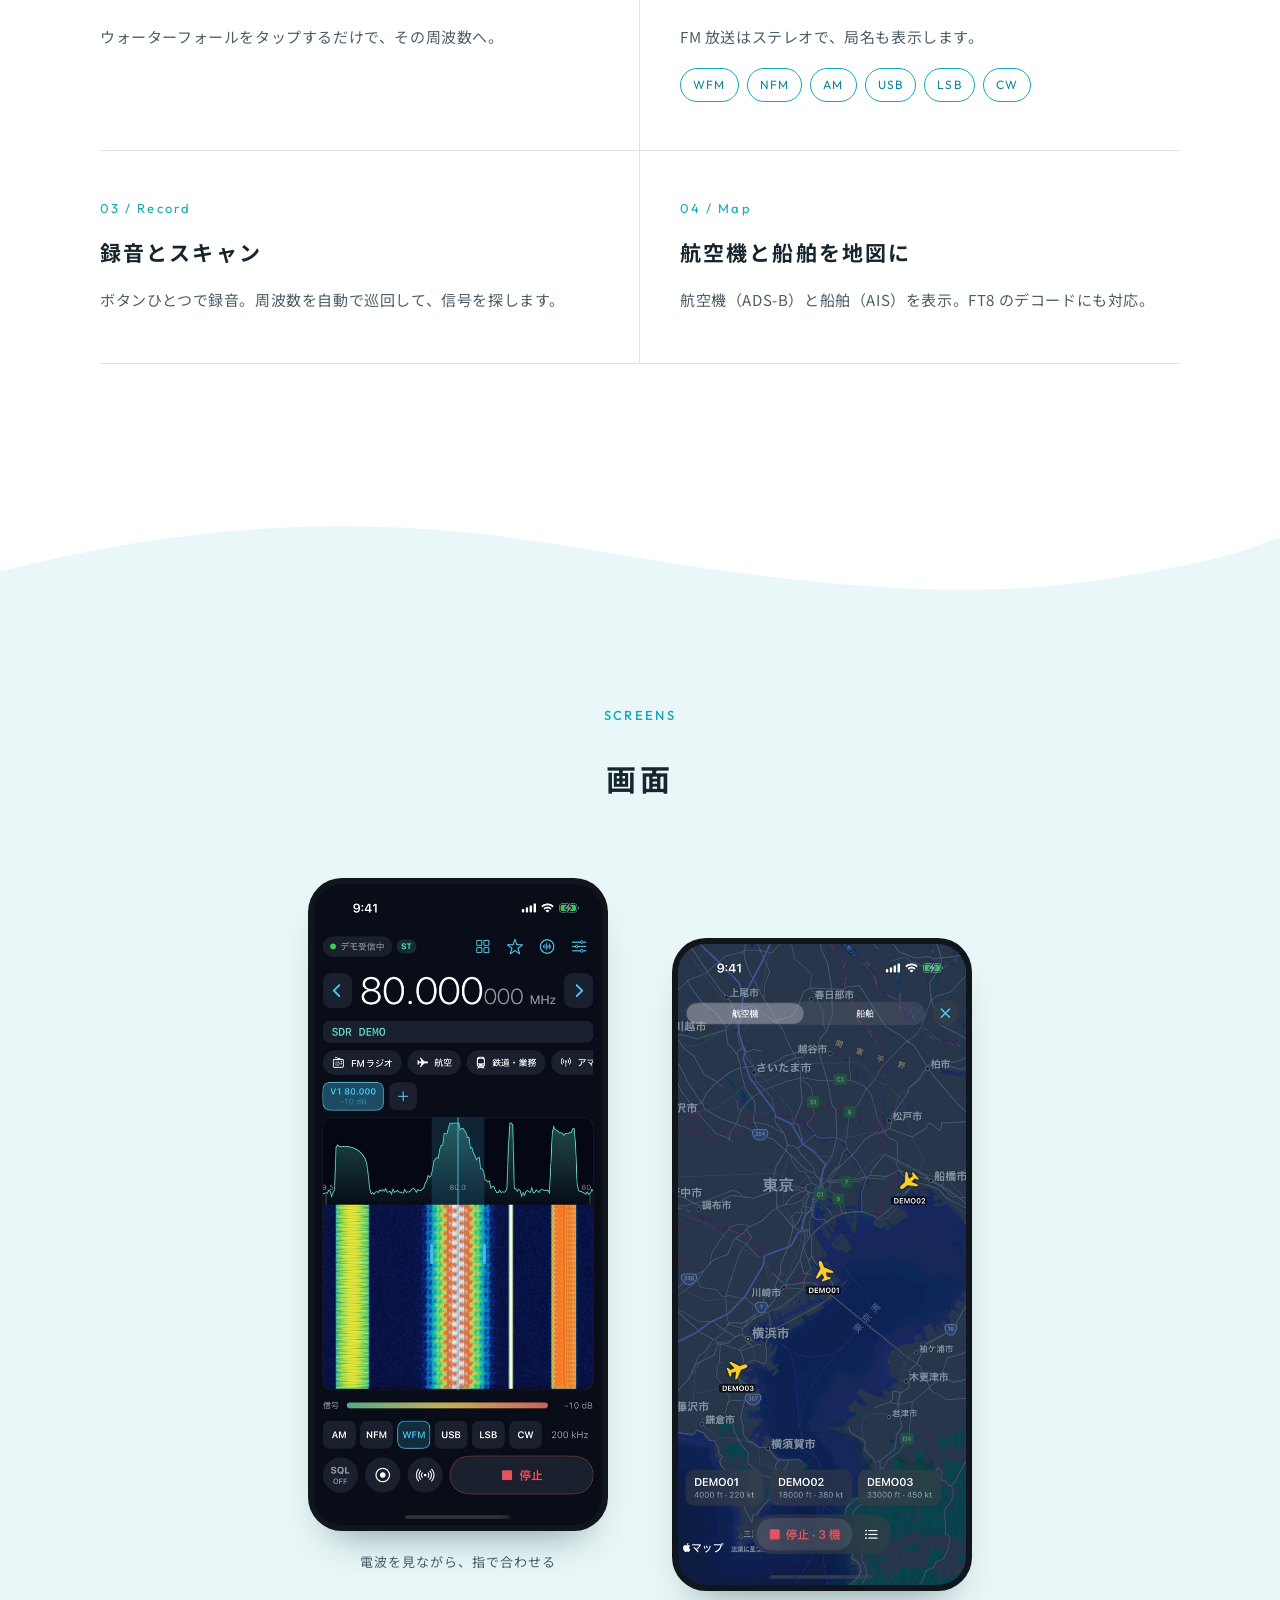
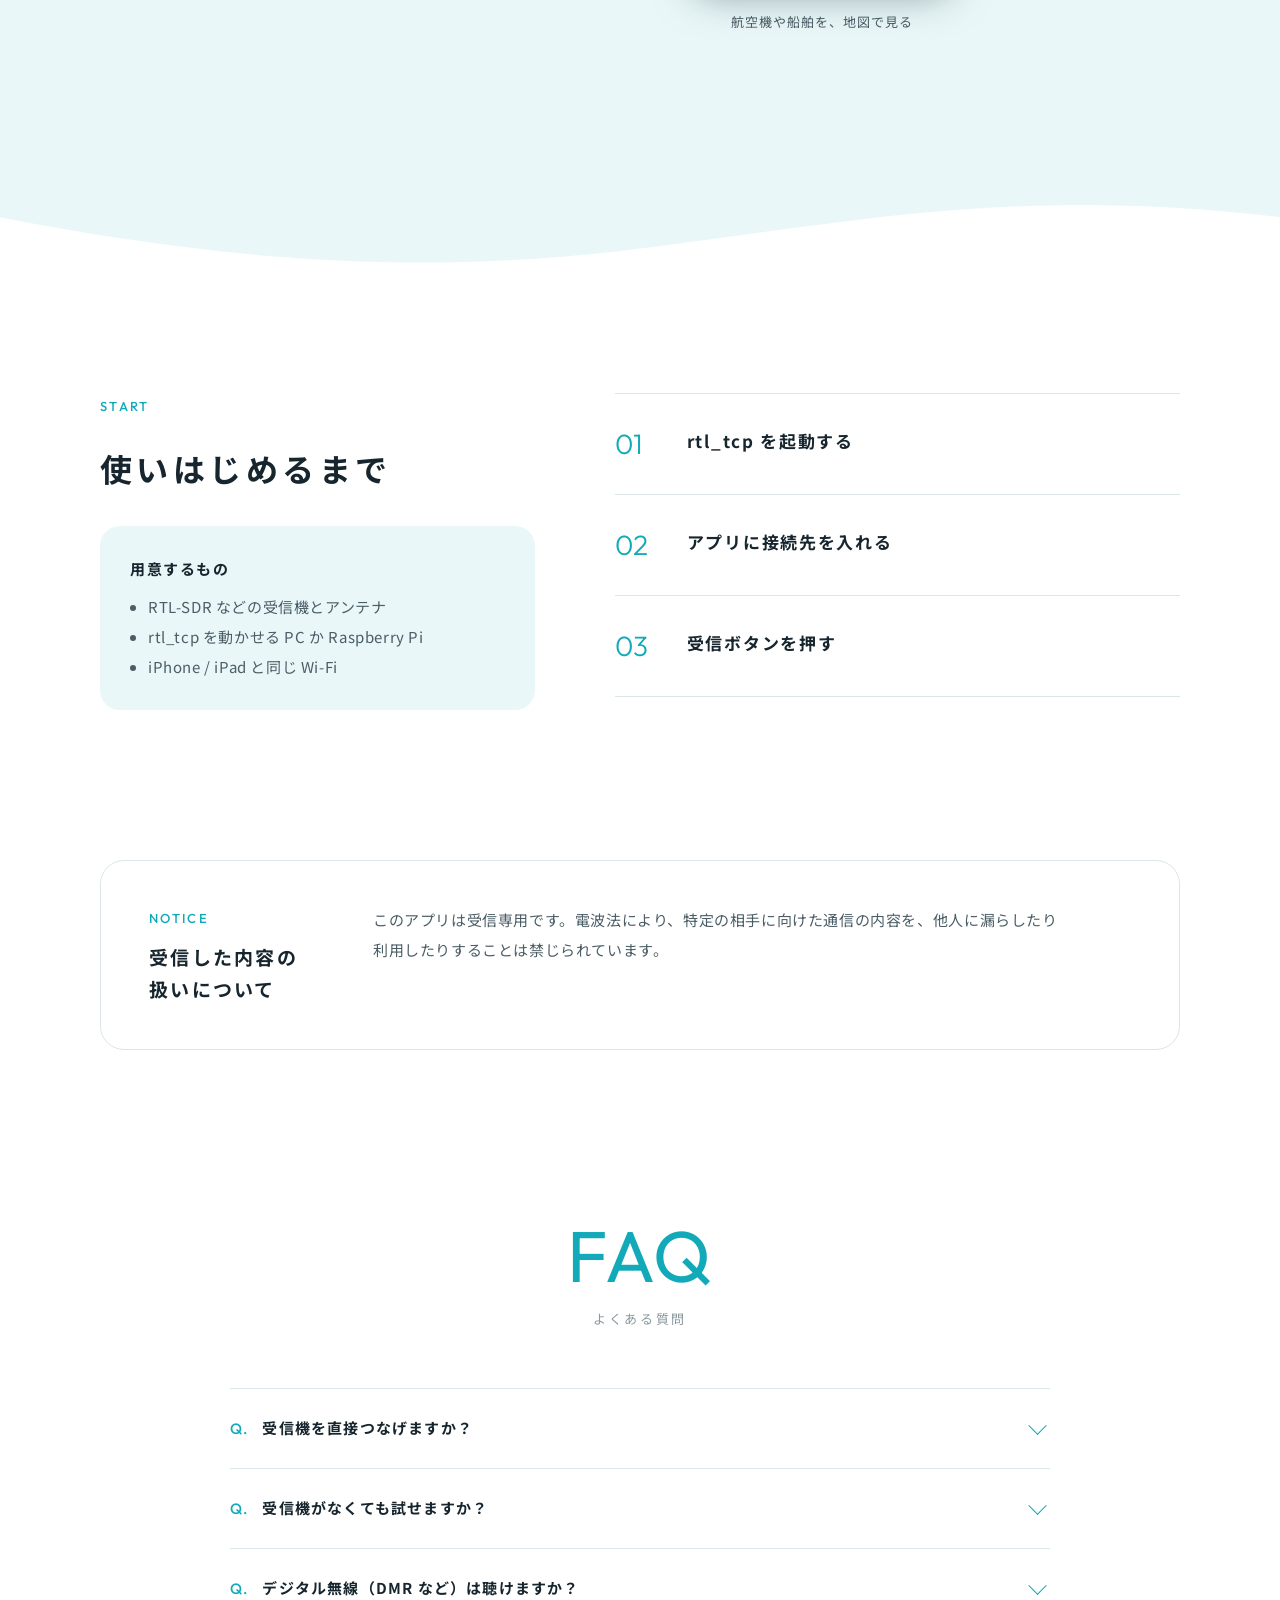
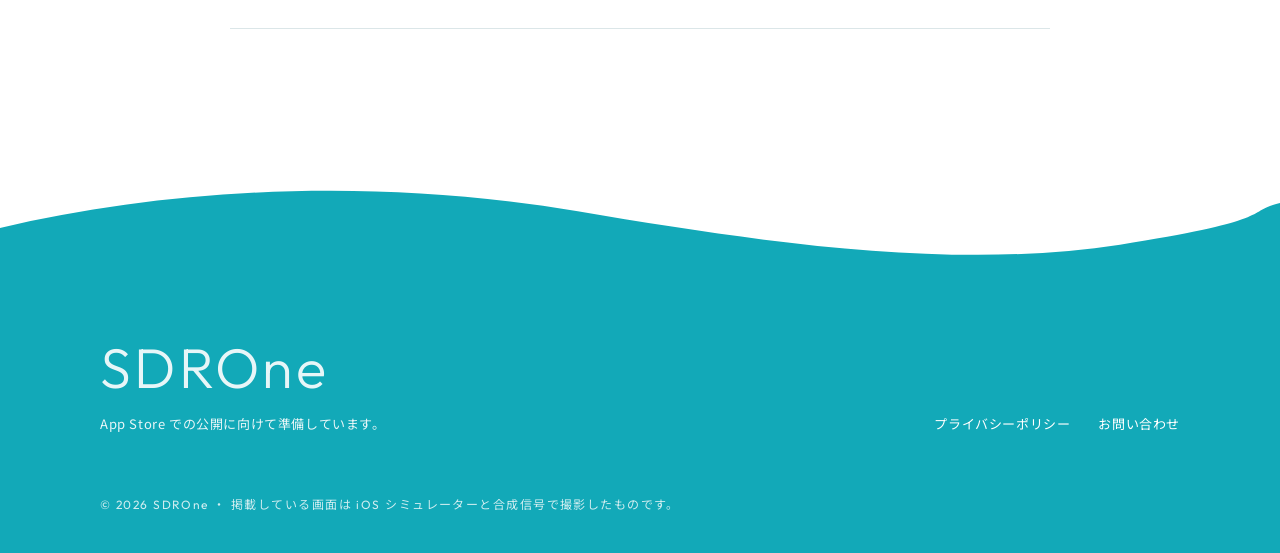
==== commit 3f461895: "About heading; two screenshots with new captions" ====
--- a/index.html
+++ b/index.html
@@ -56,8 +56,8 @@
     <section id="about" class="pad statement">
       <div class="wrap reveal">
         <div class="label">About</div>
-        <h2>アンテナは<wbr>家に<wbr>置いたまま、<br>音は<wbr>手元で。</h2>
-        <p>家で<wbr>動いている<wbr>受信機に<wbr> Wi-Fi で<wbr>つないで、<wbr>家の<wbr>中の<wbr>どこでも<wbr>聴けます。</p>
+        <h2>受信機を、<wbr>手の<wbr>ひらに。</h2>
+        <p>Wi-Fi で<wbr>つないだ受信機の<wbr>電波を、<wbr>iPhone や<wbr> iPad で<wbr>聴けます。</p>
       </div>
     </section>
 
@@ -106,14 +106,9 @@
           <h2>画面</h2>
         </div>
         <div class="gallery reveal">
-          <figure><div class="phone"><img src="assets/shot-fm.jpg" alt="FM 放送を受信中の画面" loading="lazy" width="552" height="1200"></div><figcaption>FM 放送を<wbr>ステレオで</figcaption></figure>
-          <figure><div class="phone"><img src="assets/shot-map.jpg" alt="航空機を地図に表示している画面" loading="lazy" width="552" height="1200"></div><figcaption>航空機を<wbr>地図に</figcaption></figure>
-          <figure><div class="phone"><img src="assets/shot-ship.jpg" alt="船舶を地図に表示している画面" loading="lazy" width="552" height="1200"></div><figcaption>船舶を<wbr>地図に</figcaption></figure>
-        </div>
-        <figure class="tablet-wrap reveal">
-          <div class="tablet"><img src="assets/shot-ipad.jpg" alt="iPad の横向き画面。左に操作パネル、右に大きなスペクトラムとウォーターフォール" loading="lazy" width="1600" height="1103"></div>
-          <figcaption>iPad<wbr>（横向き）</figcaption>
-        </figure>
+          <figure><div class="phone"><img src="assets/shot-fm.jpg" alt="FM 放送を受信している画面。スペクトラムとウォーターフォール" loading="lazy" width="552" height="1200"></div><figcaption>電波を<wbr>見ながら、<wbr>指で<wbr>合わせる</figcaption></figure>
+          <figure><div class="phone"><img src="assets/shot-map.jpg" alt="航空機を地図に表示している画面" loading="lazy" width="552" height="1200"></div><figcaption>航空機や<wbr>船舶を、<wbr>地図で<wbr>見る</figcaption></figure>
+        </div>
       </div>
     </section>
     <svg class="wave" viewBox="0 0 1440 120" preserveAspectRatio="none" aria-hidden="true" style="background:var(--teal-pale)"><path class="wave-white" d="M0 40c240 50 460 70 700 40s440-80 740-40v80H0Z"/></svg>
--- a/style.css
+++ b/style.css
@@ -135,11 +135,11 @@
 .gallery .phone { width: 100%; border-radius: 34px; padding: 6px; box-shadow: 0 24px 40px -24px rgba(6, 40, 46, .5); }
 .gallery .phone img { border-radius: 28px; }
 .gallery figcaption { margin-top: 18px; font-size: 13px; color: var(--ink-2); text-align: center; letter-spacing: .08em; }
-.gallery { grid-template-columns: repeat(3, 1fr); gap: 40px 28px; max-width: 1000px; margin: 0 auto; }
+.gallery { grid-template-columns: repeat(2, minmax(0, 300px)); justify-content: center; gap: 40px 64px; margin: 0 auto; }
 .gallery figure:nth-child(even) { margin-top: 0; }
 .gallery figure:nth-child(3n+2) { margin-top: 60px; }
 @media (max-width: 880px) {
-  .gallery { grid-template-columns: repeat(2, 1fr); }
+  .gallery { grid-template-columns: repeat(2, 1fr); gap: 24px; }
   .gallery figure:nth-child(3n+2) { margin-top: 0; }
   .gallery figure:nth-child(even) { margin-top: 40px; }
 }
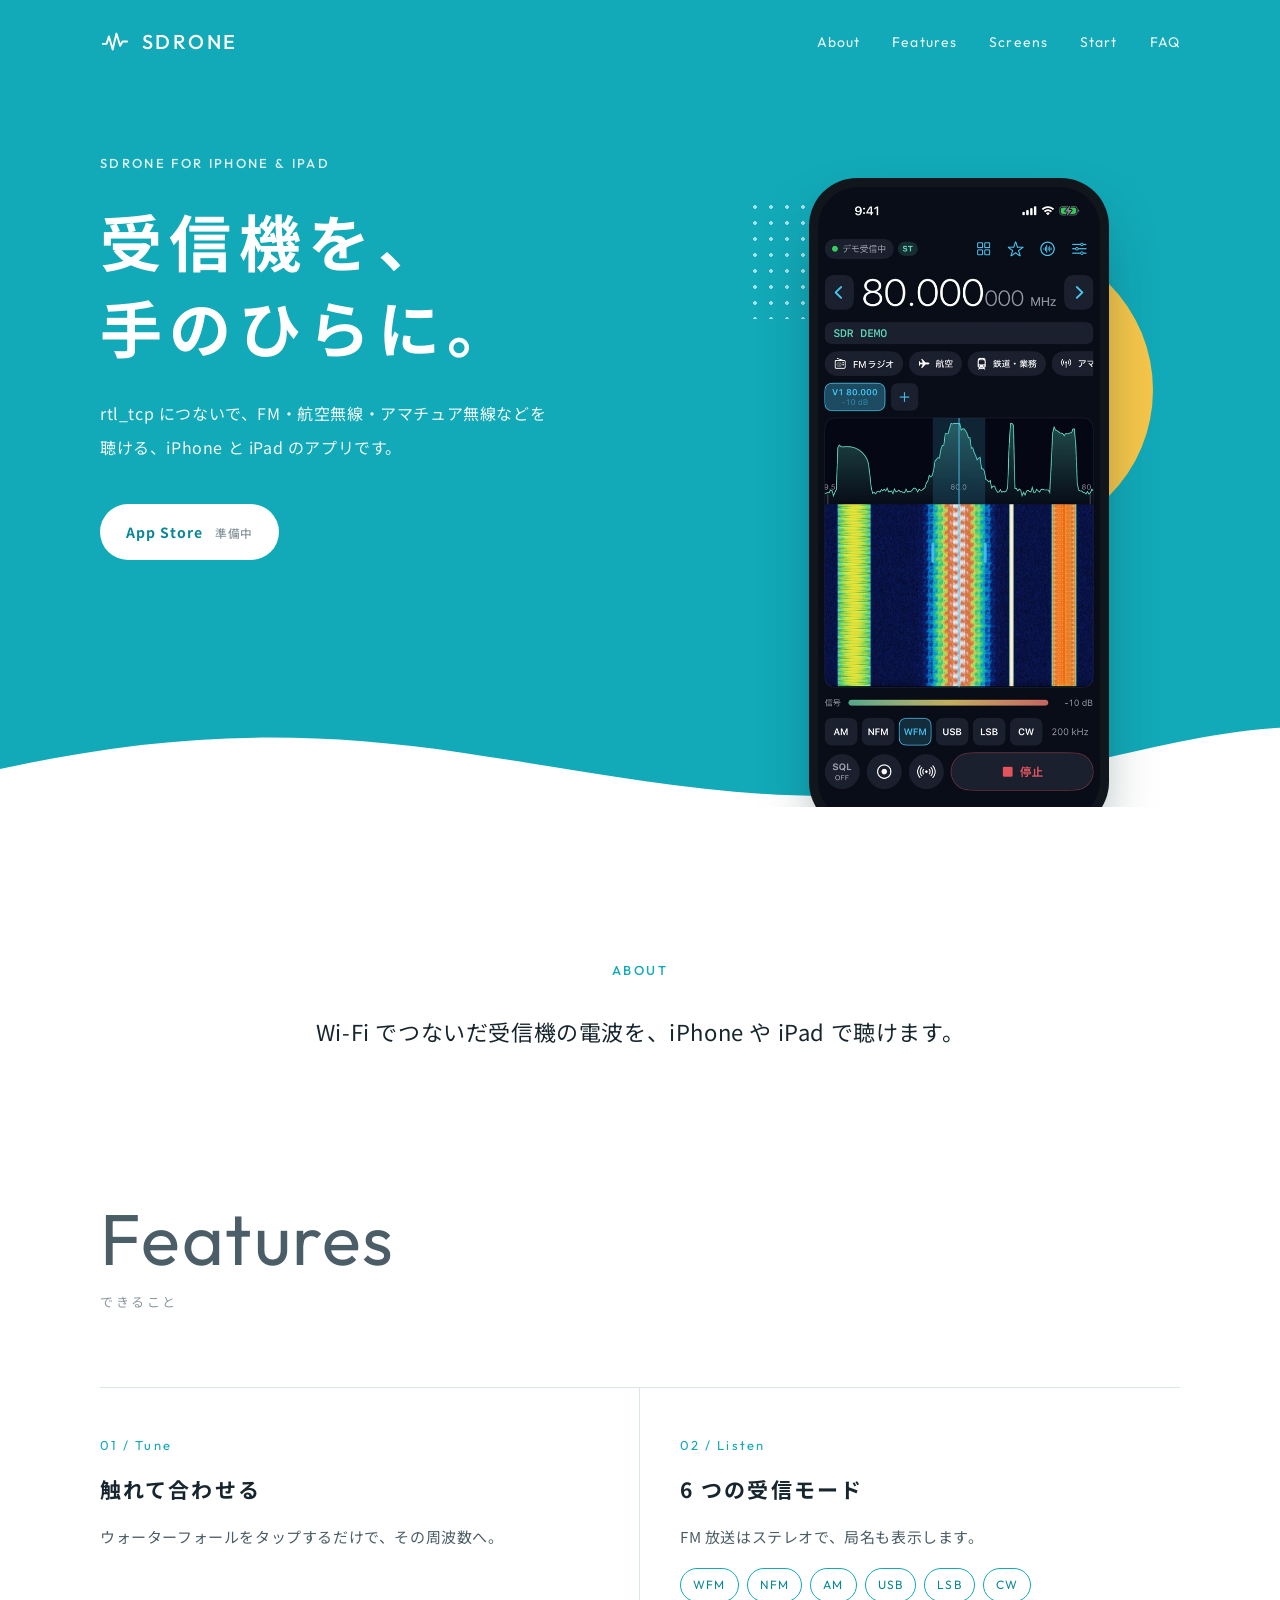
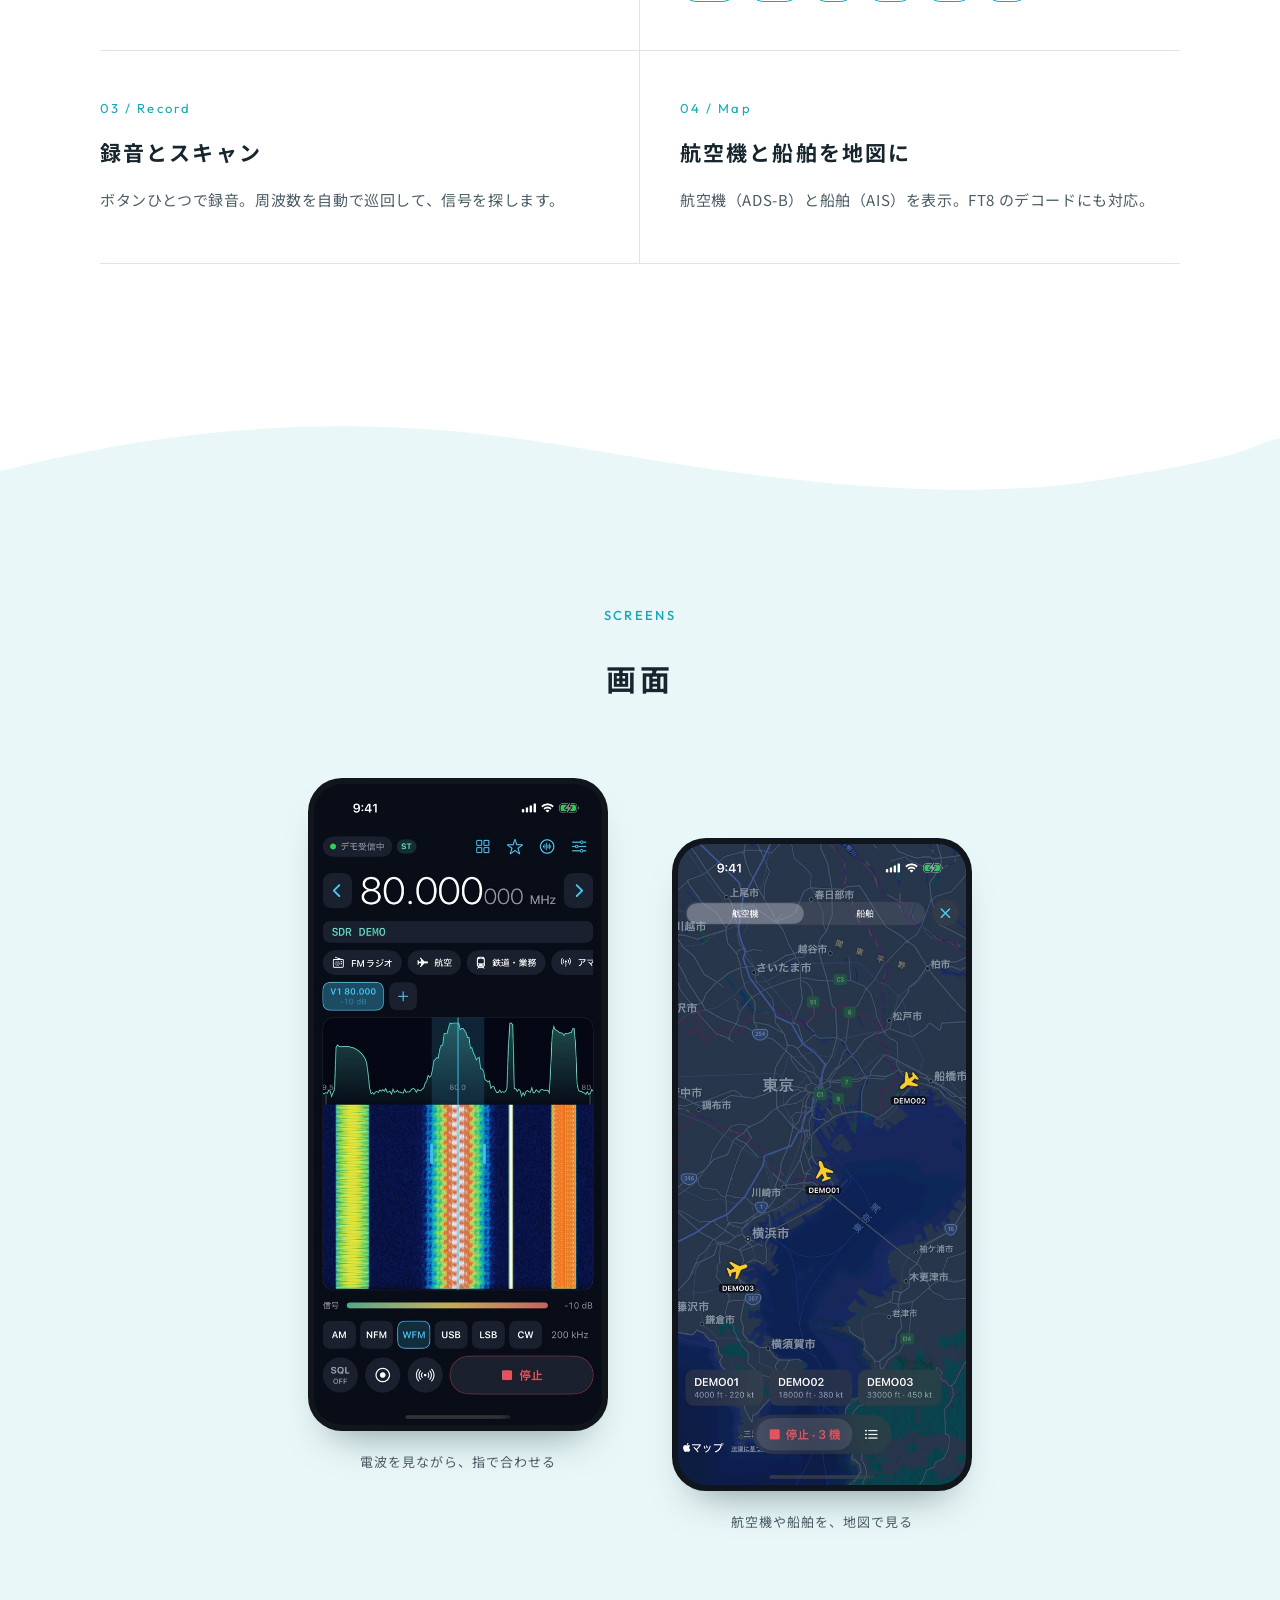
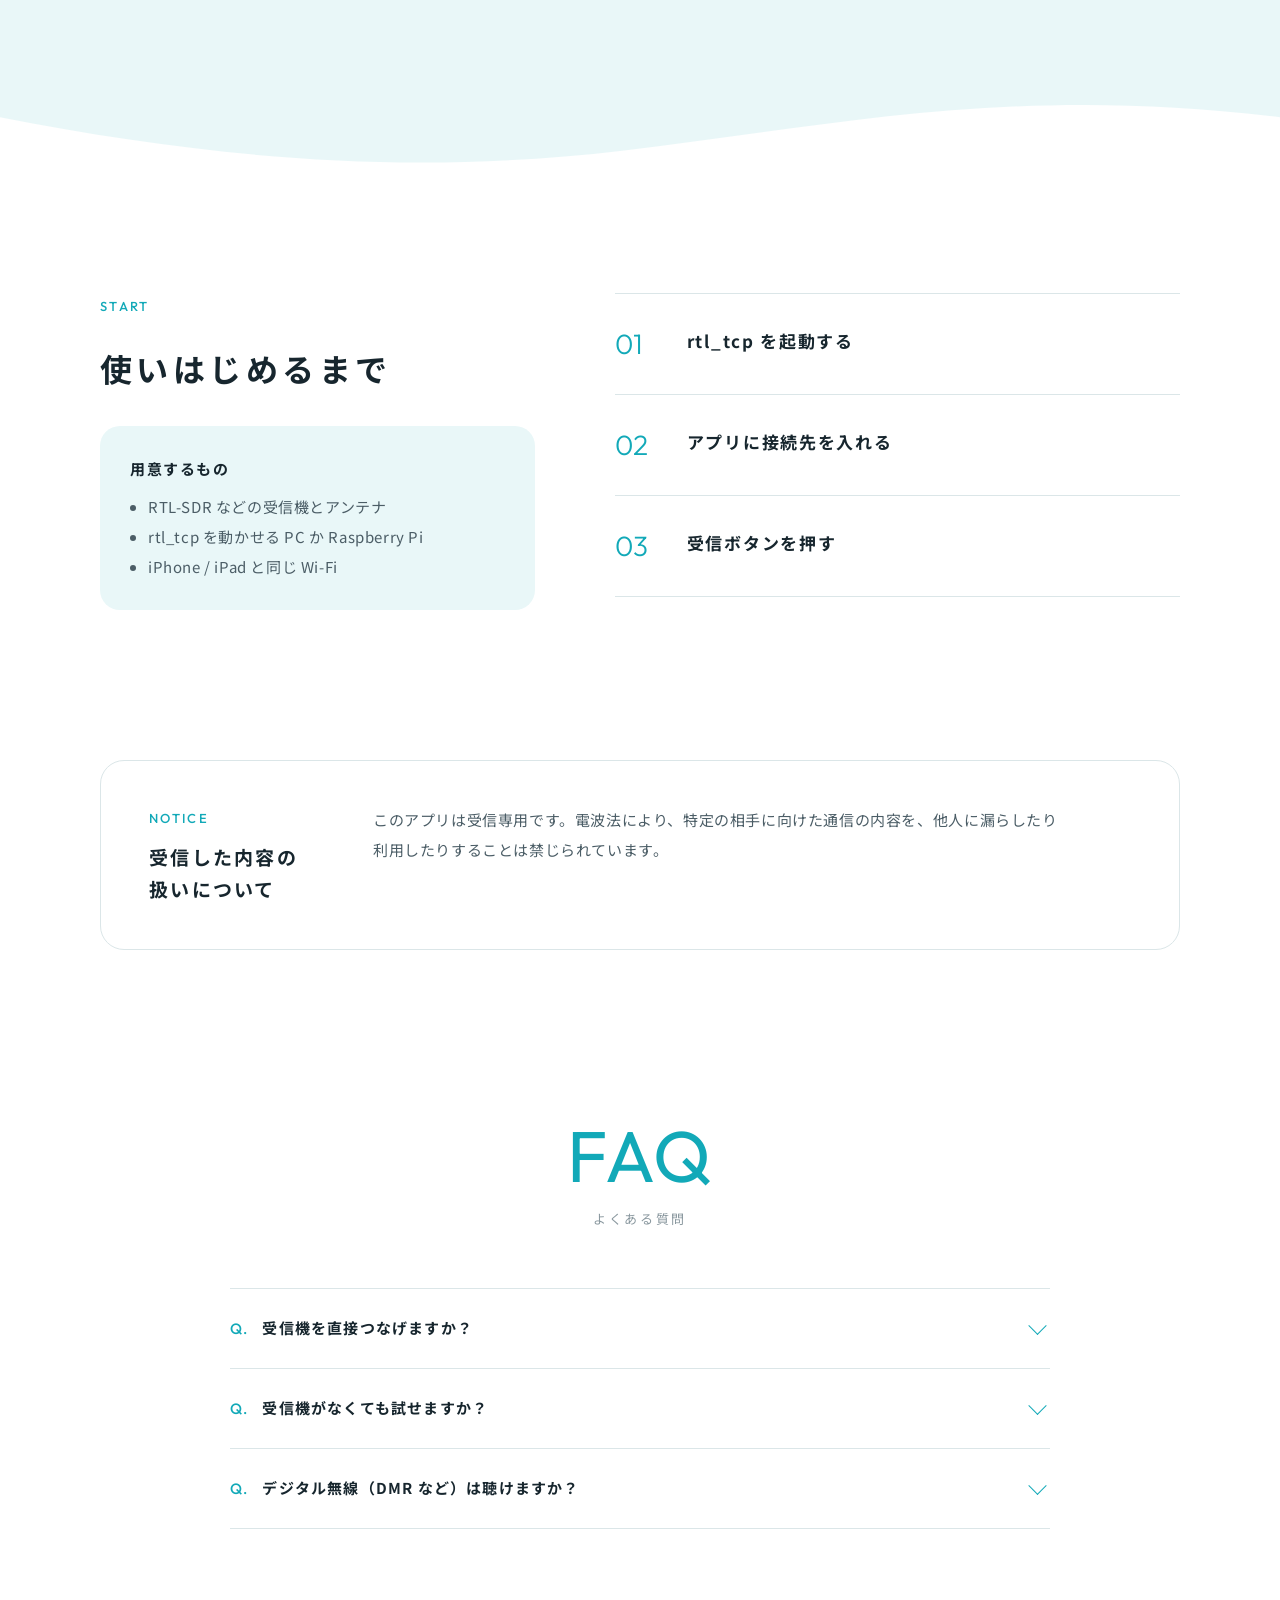
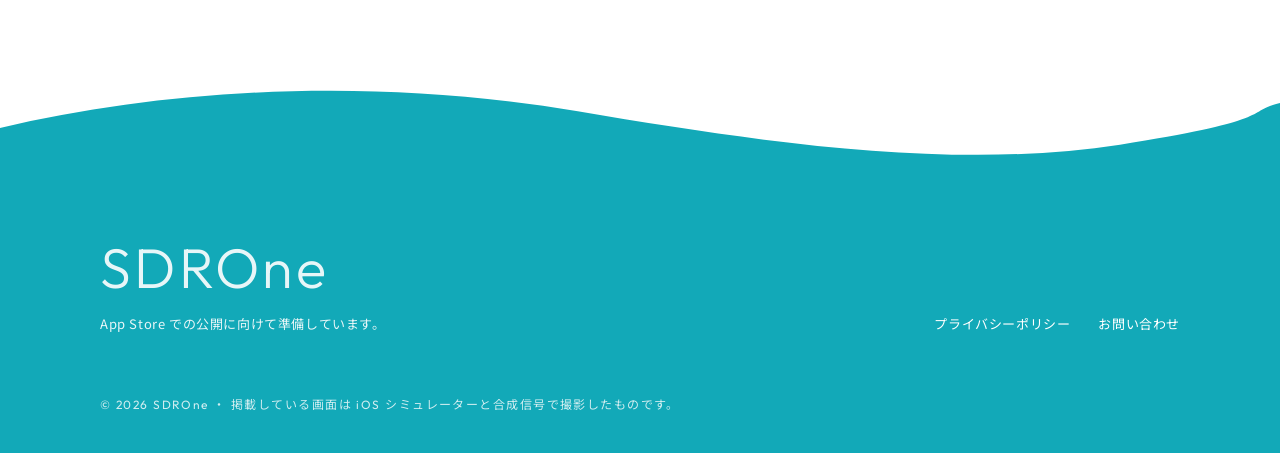
==== commit 872aad4d: "Hero heading is the tagline; About keeps one line" ====
--- a/index.html
+++ b/index.html
@@ -3,11 +3,11 @@
 <head>
   <meta charset="utf-8">
   <meta name="viewport" content="width=device-width, initial-scale=1">
-  <title>SDROne | 家の受信機を、iPhoneとiPadで聴く</title>
+  <title>SDROne | 受信機を、手のひらに</title>
   <meta name="description" content="rtl_tcp で動いている RTL-SDR に Wi-Fi でつなぐ iPhone / iPad アプリです。ウォーターフォールを見ながら指で周波数を合わせて、FM・航空無線・アマチュア無線などを聴けます。航空機と船舶を地図に表示することもできます。">
   <meta name="theme-color" content="#12a9b8">
   <meta property="og:title" content="SDROne">
-  <meta property="og:description" content="家の受信機を、iPhoneとiPadで聴く。">
+  <meta property="og:description" content="受信機を、手のひらに。">
   <meta property="og:type" content="website">
   <meta property="og:image" content="assets/shot-fm.jpg">
   <link rel="icon" href="assets/app-icon.png" type="image/png">
@@ -37,7 +37,7 @@
       <div class="wrap hero-inner">
         <div class="hero-copy">
           <div class="label">SDROne for iPhone &amp; iPad</div>
-          <h1><span class="nb">家の受信機を、</span><br><span class="nb">iPhoneと</span><br class="sp"><span class="nb">iPadで聴く。</span></h1>
+          <h1><span class="nb">受信機を、</span><br><span class="nb">手のひらに。</span></h1>
           <p class="lead">rtl_tcp に<wbr>つないで、<wbr>FM・航空無線・アマチュア無線などを<wbr>聴ける、<wbr>iPhone と<wbr> iPad の<wbr>アプリです。</p>
           <span class="store">App Store <small>準備中</small></span>
         </div>
@@ -56,8 +56,7 @@
     <section id="about" class="pad statement">
       <div class="wrap reveal">
         <div class="label">About</div>
-        <h2>受信機を、<wbr>手の<wbr>ひらに。</h2>
-        <p>Wi-Fi で<wbr>つないだ受信機の<wbr>電波を、<wbr>iPhone や<wbr> iPad で<wbr>聴けます。</p>
+        <p class="statement-lead">Wi-Fi で<wbr>つないだ受信機の<wbr>電波を、<wbr>iPhone や<wbr> iPad で<wbr>聴けます。</p>
       </div>
     </section>
 
--- a/style.css
+++ b/style.css
@@ -102,6 +102,7 @@
 /* Statement */
 .statement { text-align: center; }
 .statement h2 { font-size: clamp(26px, 3.6vw, 40px); font-weight: 700; letter-spacing: .14em; line-height: 1.7; margin: 26px 0 40px; }
+.statement .statement-lead { margin-top: 26px; font-size: clamp(17px, 2vw, 22px); line-height: 2; color: var(--ink); }
 .statement p { margin: 0 auto; max-width: 38em; color: var(--ink-2); line-height: 2.4; }
 
 /* Features */
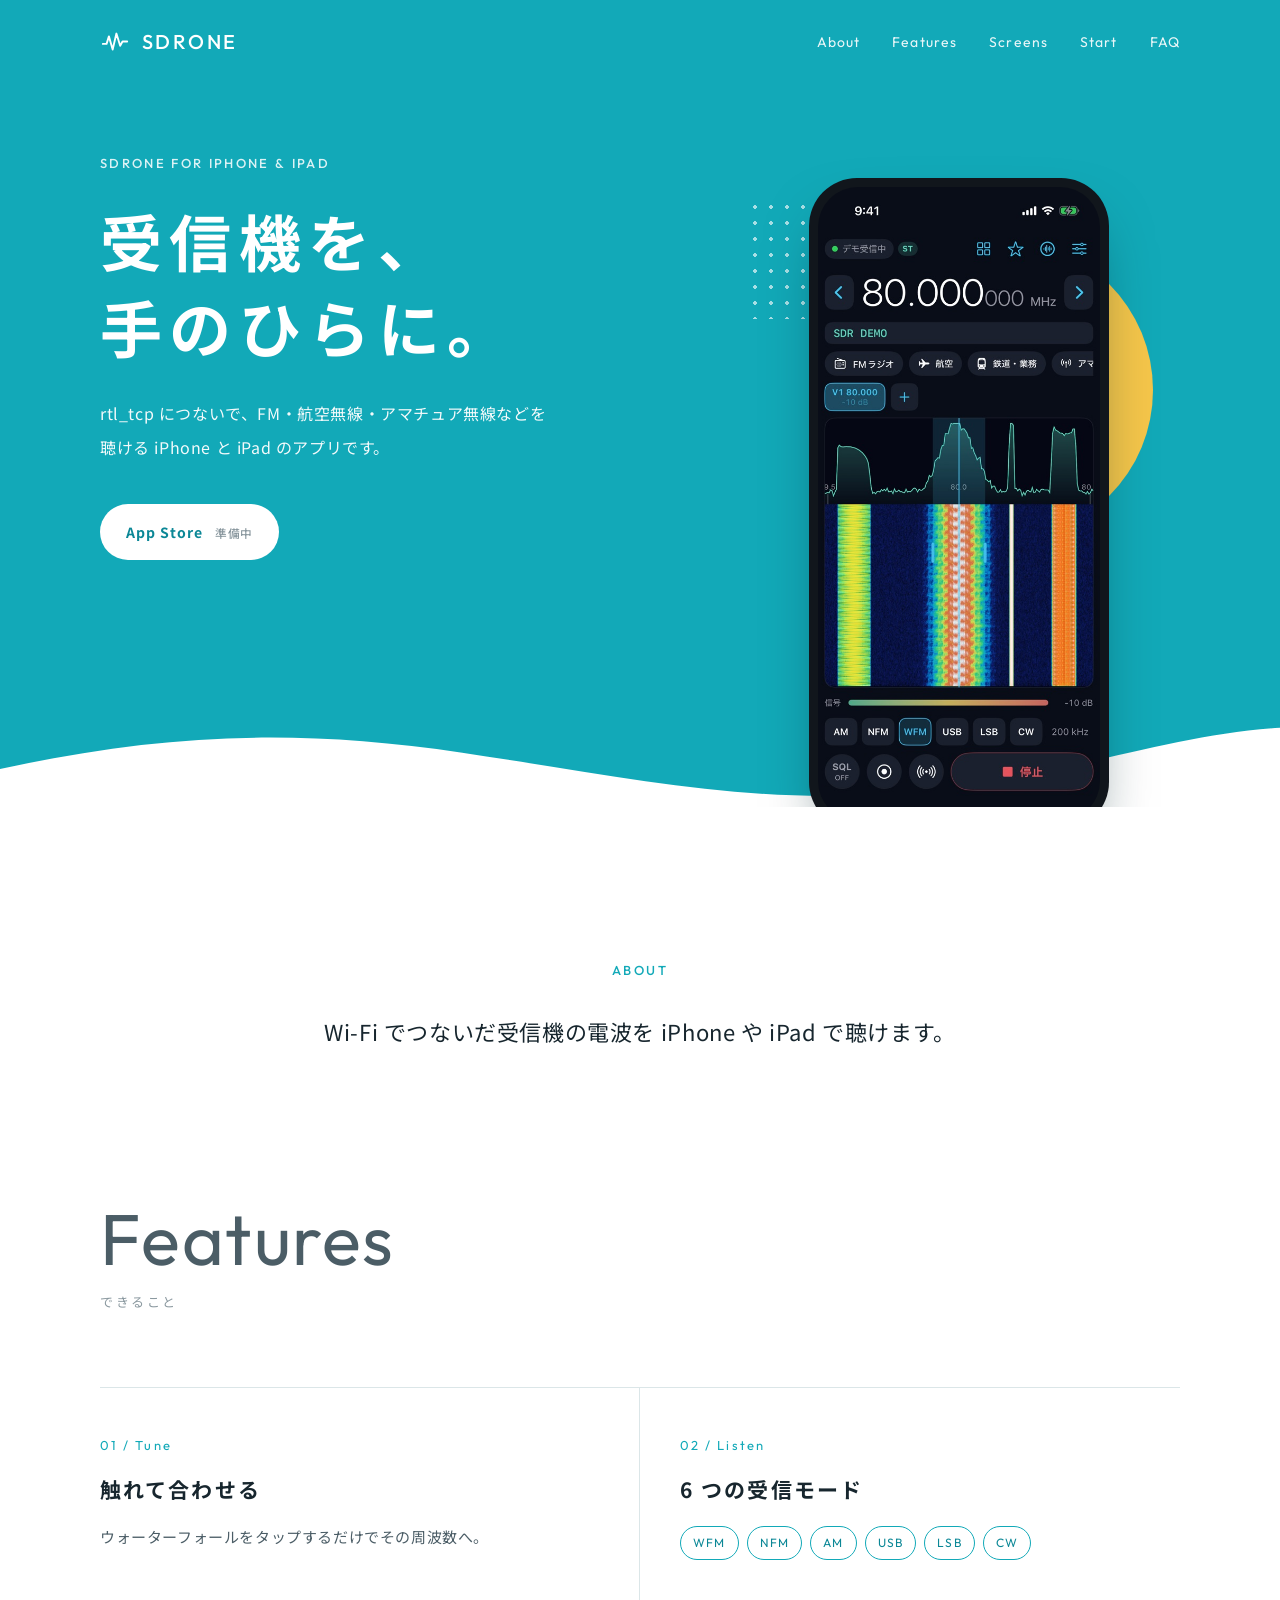
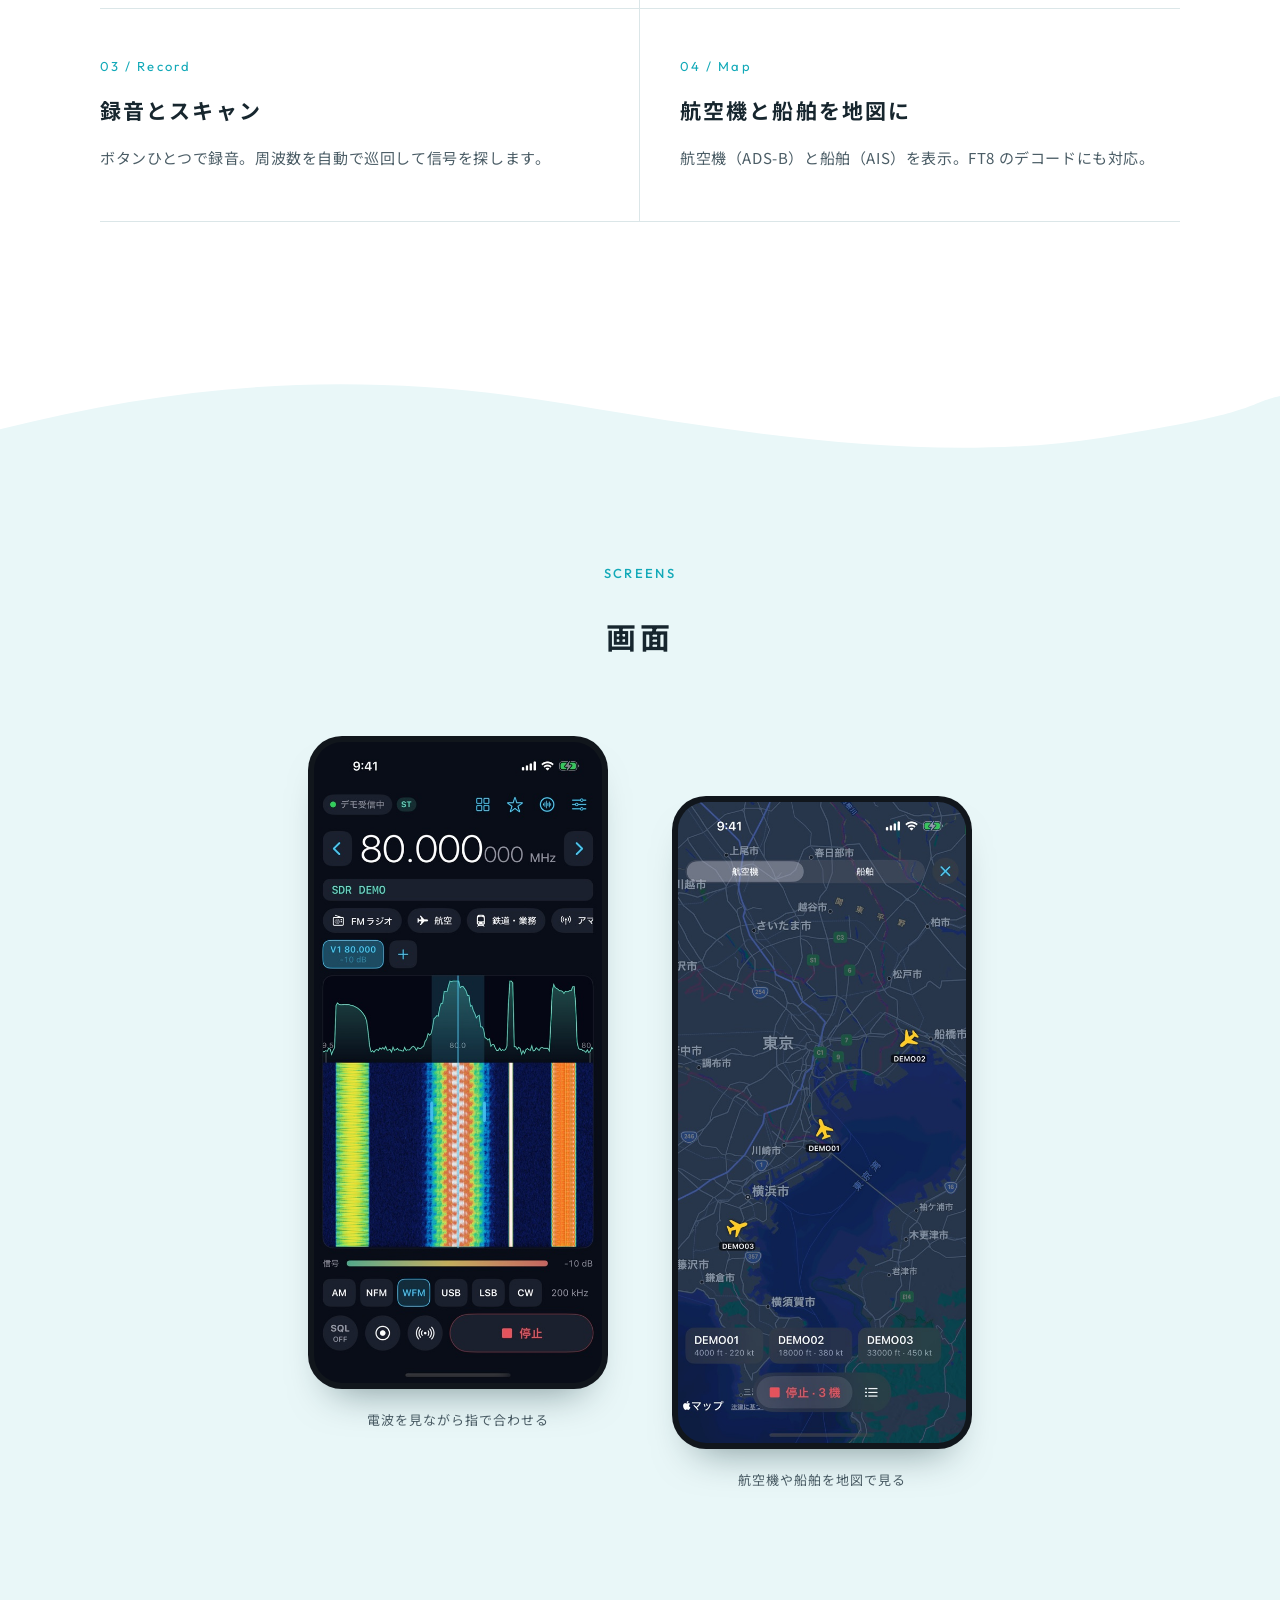
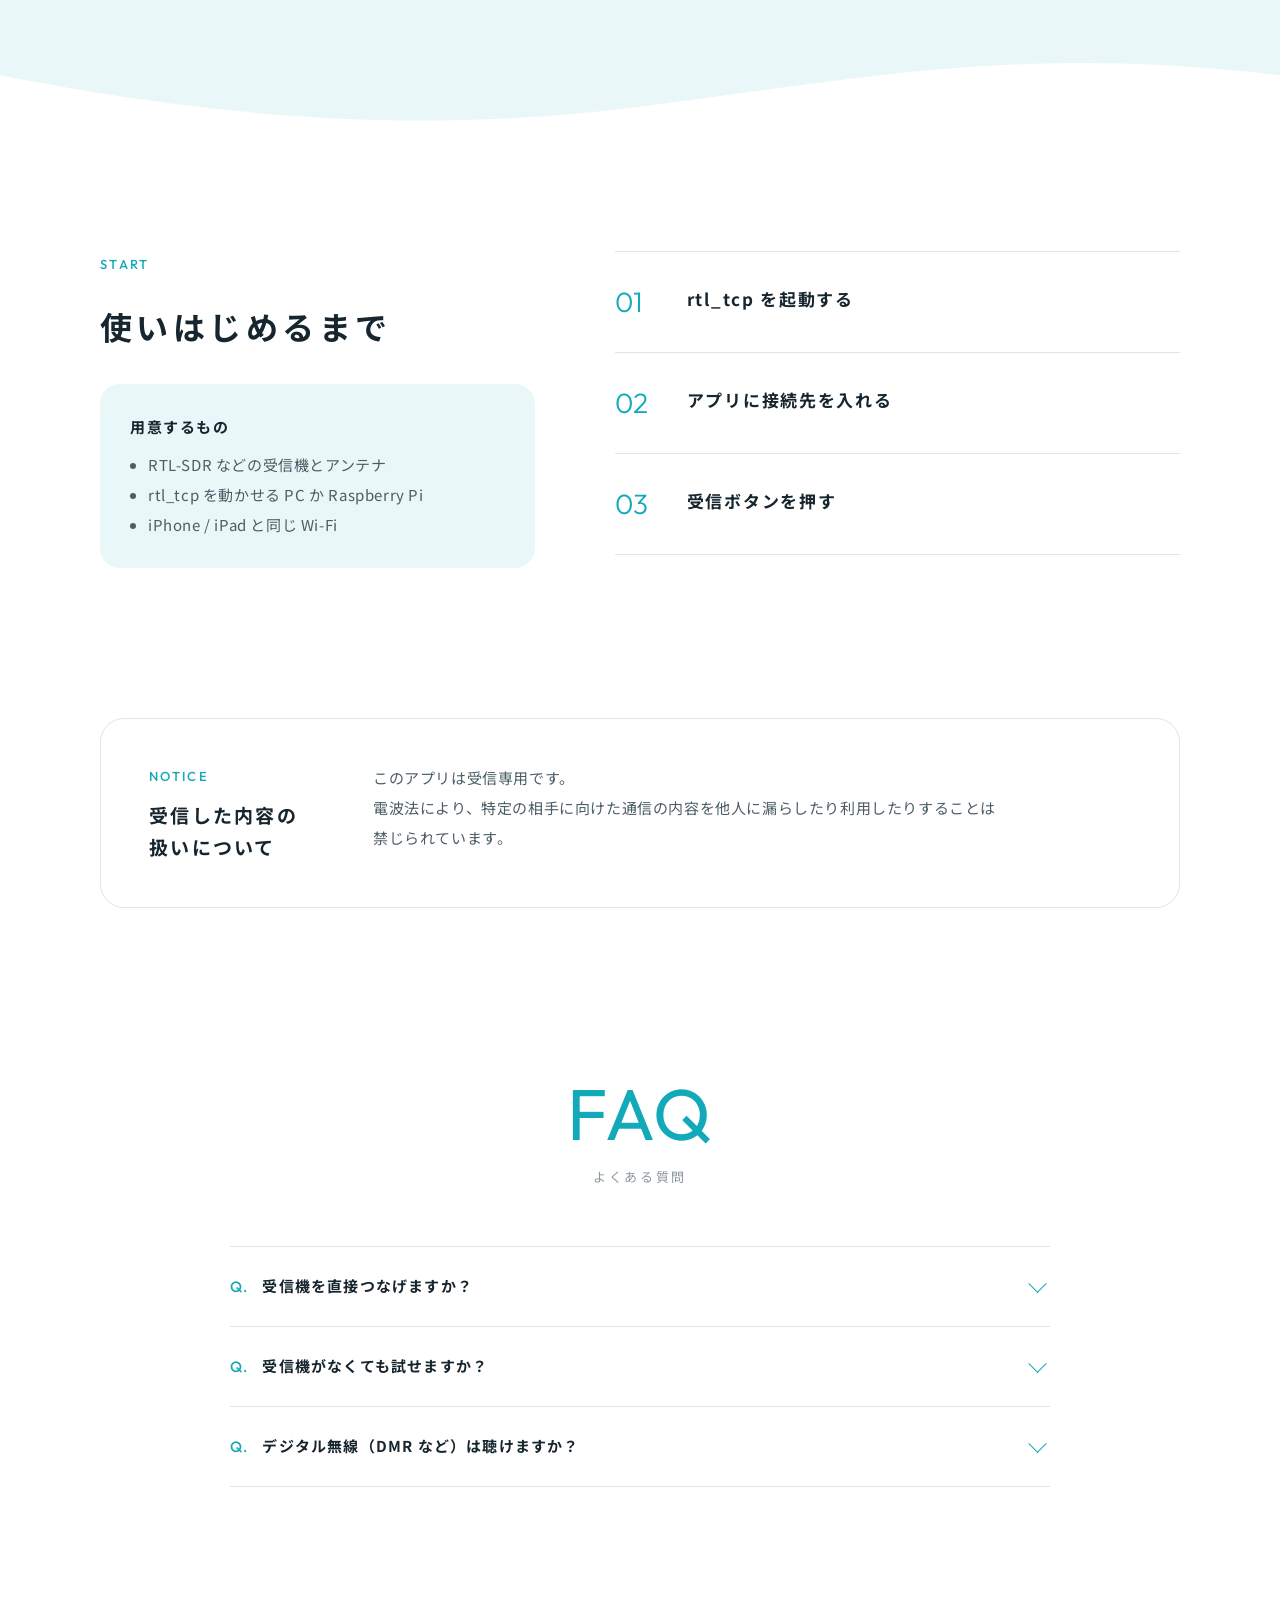
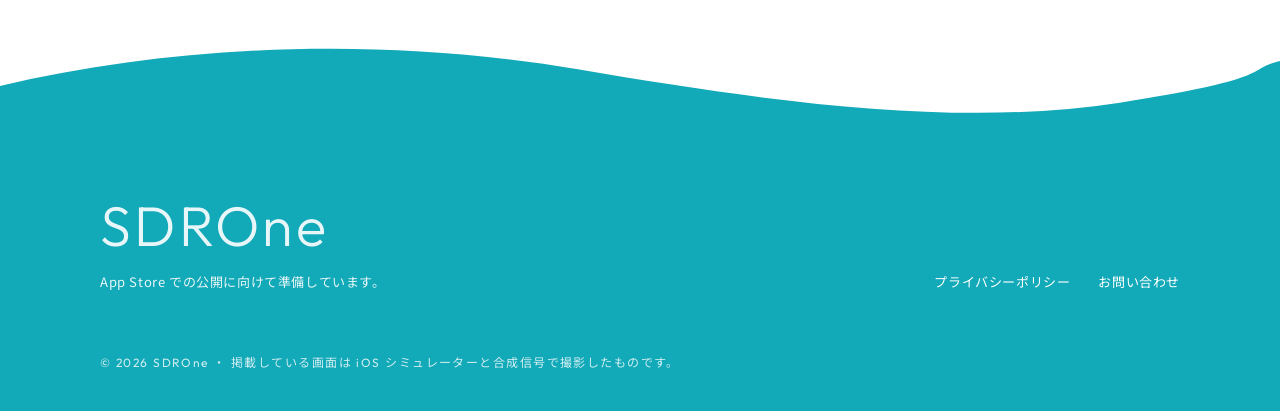
==== commit 1158c641: "Drop unneeded commas, remove FM stereo line, line break in notice" ====
--- a/index.html
+++ b/index.html
@@ -38,7 +38,7 @@
         <div class="hero-copy">
           <div class="label">SDROne for iPhone &amp; iPad</div>
           <h1><span class="nb">受信機を、</span><br><span class="nb">手のひらに。</span></h1>
-          <p class="lead">rtl_tcp に<wbr>つないで、<wbr>FM・航空無線・アマチュア無線などを<wbr>聴ける、<wbr>iPhone と<wbr> iPad の<wbr>アプリです。</p>
+          <p class="lead">rtl_tcp に<wbr>つないで、<wbr>FM・航空無線・アマチュア無線などを<wbr>聴ける<wbr> iPhone と<wbr> iPad の<wbr>アプリです。</p>
           <span class="store">App Store <small>準備中</small></span>
         </div>
         <div class="hero-visual">
@@ -56,7 +56,7 @@
     <section id="about" class="pad statement">
       <div class="wrap reveal">
         <div class="label">About</div>
-        <p class="statement-lead">Wi-Fi で<wbr>つないだ受信機の<wbr>電波を、<wbr>iPhone や<wbr> iPad で<wbr>聴けます。</p>
+        <p class="statement-lead">Wi-Fi で<wbr>つないだ受信機の<wbr>電波を<wbr> iPhone や<wbr> iPad で<wbr>聴けます。</p>
       </div>
     </section>
 
@@ -74,18 +74,17 @@
           <article class="feature reveal">
             <div class="num">01 / Tune</div>
             <h3>触れて合わせる</h3>
-            <p>ウォーターフォールを<wbr>タップするだけで、<wbr>その周波数へ。</p>
+            <p>ウォーターフォールを<wbr>タップするだけで<wbr>その周波数へ。</p>
           </article>
           <article class="feature reveal">
             <div class="num">02 / Listen</div>
             <h3>6 つの<wbr>受信モード</h3>
-            <p>FM 放送は<wbr>ステレオで、<wbr>局名も<wbr>表示します。</p>
             <div class="tags"><span>WFM</span><span>NFM</span><span>AM</span><span>USB</span><span>LSB</span><span>CW</span></div>
           </article>
           <article class="feature reveal">
             <div class="num">03 / Record</div>
             <h3>録音と<wbr>スキャン</h3>
-            <p>ボタンひとつで<wbr>録音。<wbr>周波数を<wbr>自動で<wbr>巡回して、<wbr>信号を<wbr>探します。</p>
+            <p>ボタンひとつで<wbr>録音。<wbr>周波数を<wbr>自動で<wbr>巡回して<wbr>信号を<wbr>探します。</p>
           </article>
           <article class="feature reveal">
             <div class="num">04 / Map</div>
@@ -105,8 +104,8 @@
           <h2>画面</h2>
         </div>
         <div class="gallery reveal">
-          <figure><div class="phone"><img src="assets/shot-fm.jpg" alt="FM 放送を受信している画面。スペクトラムとウォーターフォール" loading="lazy" width="552" height="1200"></div><figcaption>電波を<wbr>見ながら、<wbr>指で<wbr>合わせる</figcaption></figure>
-          <figure><div class="phone"><img src="assets/shot-map.jpg" alt="航空機を地図に表示している画面" loading="lazy" width="552" height="1200"></div><figcaption>航空機や<wbr>船舶を、<wbr>地図で<wbr>見る</figcaption></figure>
+          <figure><div class="phone"><img src="assets/shot-fm.jpg" alt="FM 放送を受信している画面。スペクトラムとウォーターフォール" loading="lazy" width="552" height="1200"></div><figcaption>電波を<wbr>見ながら指で<wbr>合わせる</figcaption></figure>
+          <figure><div class="phone"><img src="assets/shot-map.jpg" alt="航空機を地図に表示している画面" loading="lazy" width="552" height="1200"></div><figcaption>航空機や<wbr>船舶を<wbr>地図で<wbr>見る</figcaption></figure>
         </div>
       </div>
     </section>
@@ -146,7 +145,7 @@
             <h2>受信した<wbr>内容の<br>扱いに<wbr>ついて</h2>
           </div>
           <div>
-            <p>このアプリは<wbr>受信専用です。<wbr>電波法に<wbr>より、<wbr>特定の<wbr>相手に<wbr>向けた<wbr>通信の<wbr>内容を、<wbr>他人に<wbr>漏らしたり<wbr>利用したりする<wbr>ことは<wbr>禁じられています。</p>
+            <p>このアプリは<wbr>受信専用です。<br>電波法に<wbr>より、<wbr>特定の<wbr>相手に<wbr>向けた<wbr>通信の<wbr>内容を<wbr>他人に<wbr>漏らしたり<wbr>利用したりする<wbr>ことは<wbr>禁じられています。</p>
           </div>
         </div>
       </div>
@@ -162,11 +161,11 @@
         <div class="faq reveal">
           <details>
             <summary>受信機を<wbr>直接つなげますか？</summary>
-            <p>つなげません。<wbr>PC や<wbr> Raspberry Pi で<wbr> rtl_tcp を<wbr>動かして、<wbr>そこに<wbr>ネットワーク経由で<wbr>つなぎます。</p>
+            <p>つなげません。<wbr>PC や<wbr> Raspberry Pi で<wbr> rtl_tcp を<wbr>動かして<wbr>そこに<wbr>ネットワーク経由で<wbr>つなぎます。</p>
           </details>
           <details>
             <summary>受信機が<wbr>なくても<wbr>試せますか？</summary>
-            <p>試せます。<wbr>「デモ信号」で、<wbr>操作を<wbr>一通り確認できます。</p>
+            <p>試せます。<wbr>「デモ信号」で<wbr>操作を<wbr>一通り確認できます。</p>
           </details>
           <details>
             <summary>デジタル無線<wbr>（DMR など）は<wbr>聴けますか？</summary>
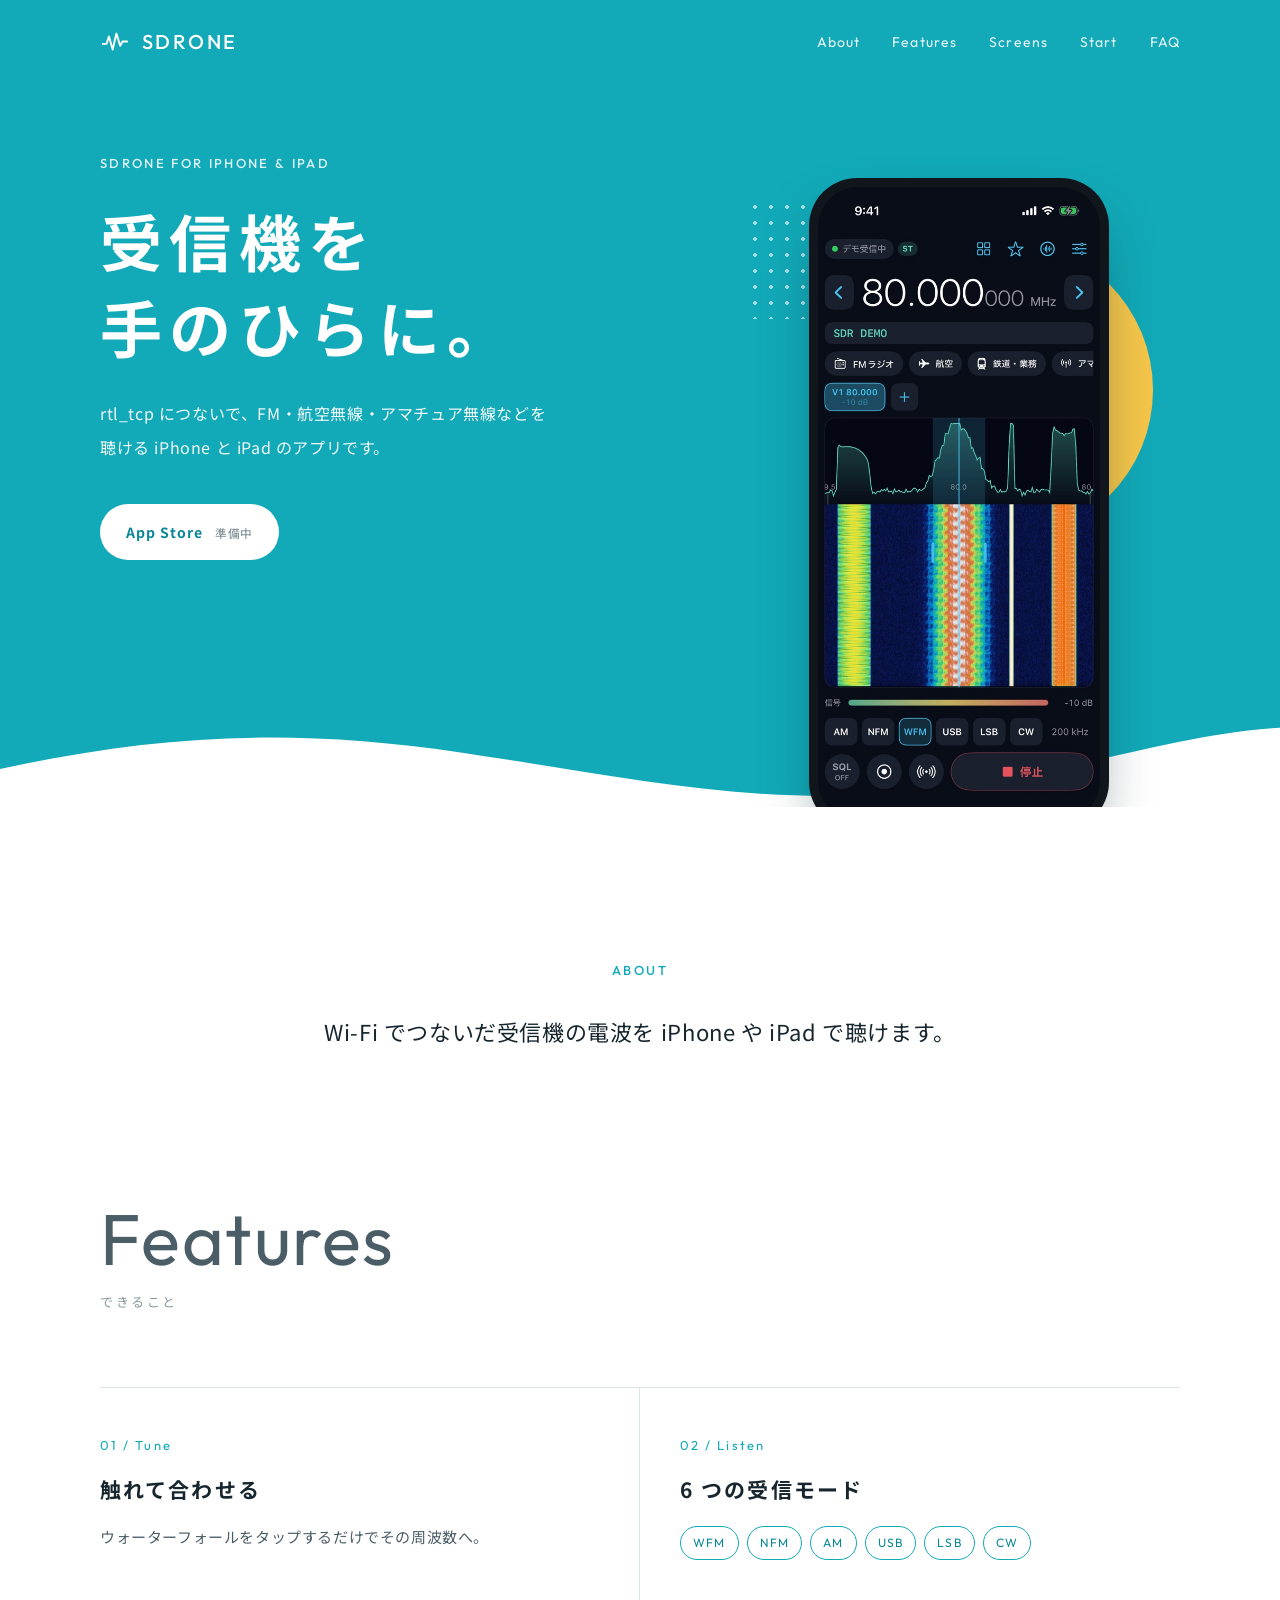
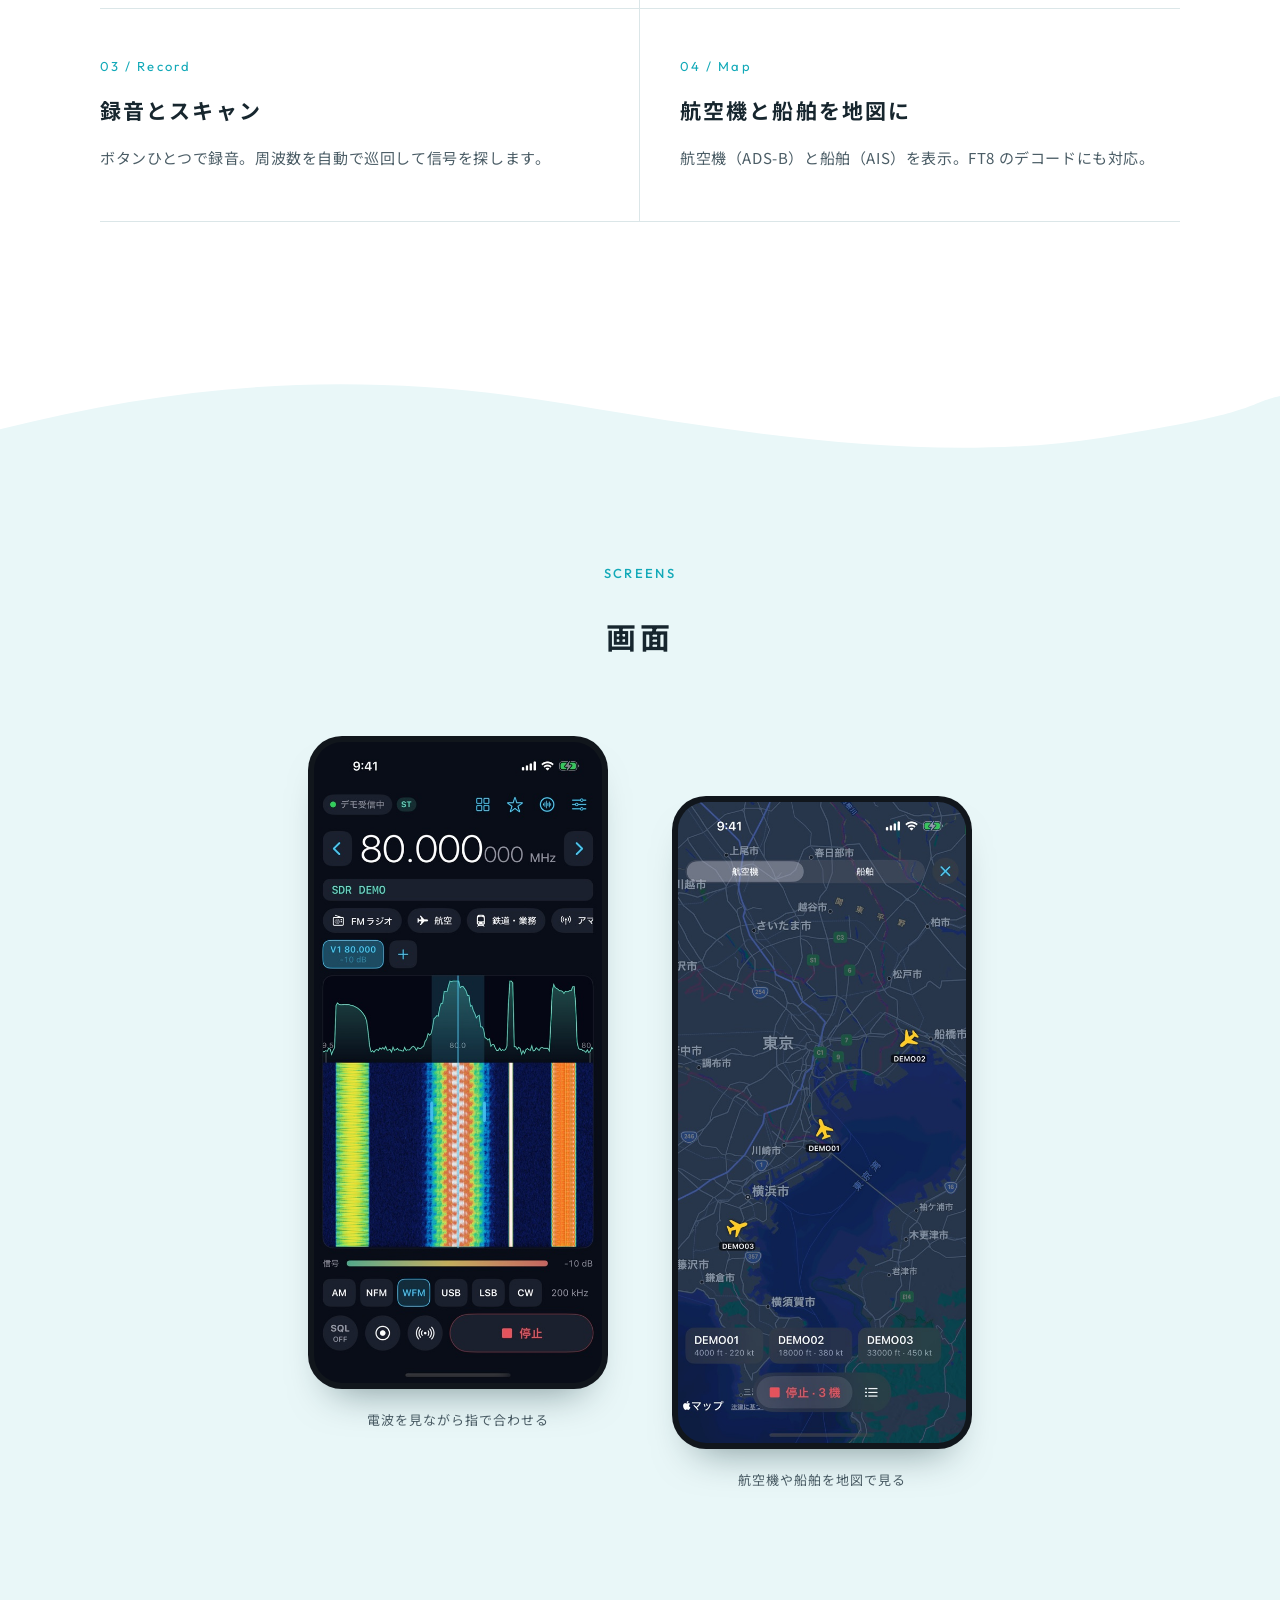
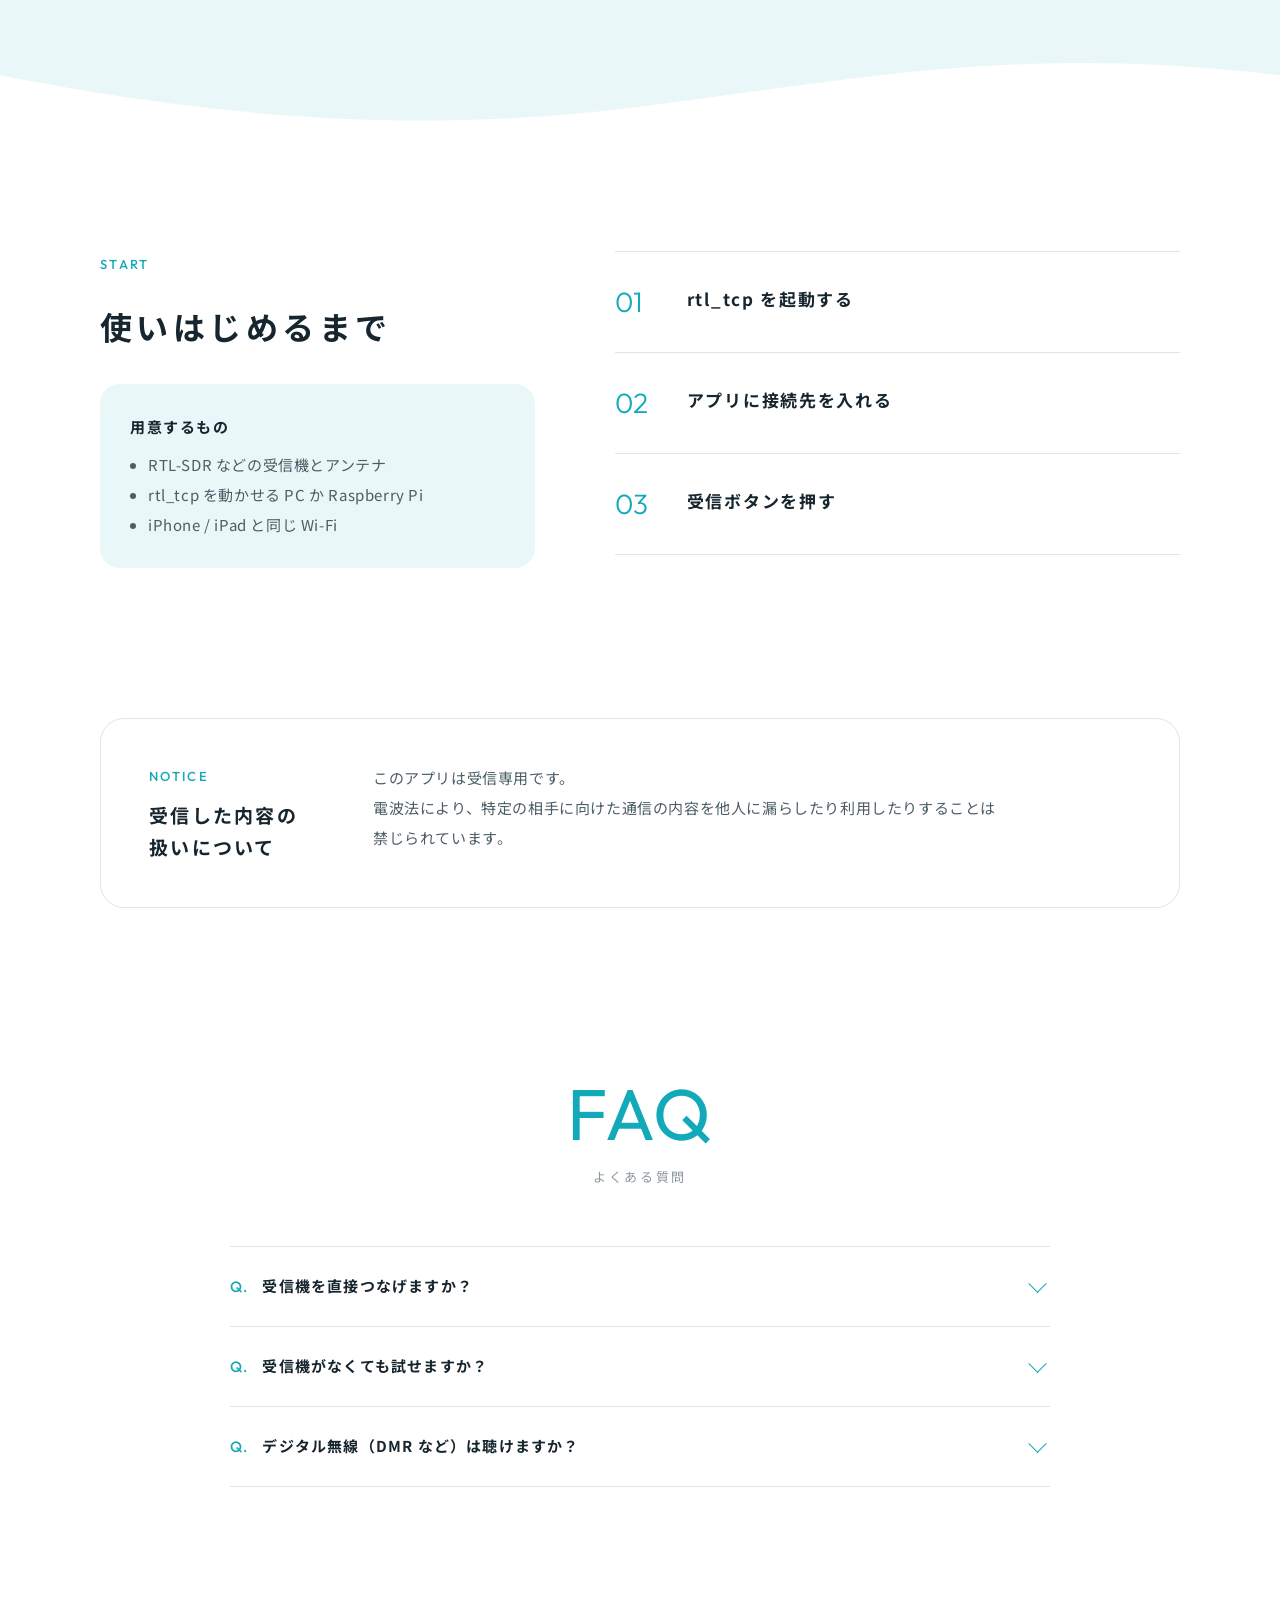
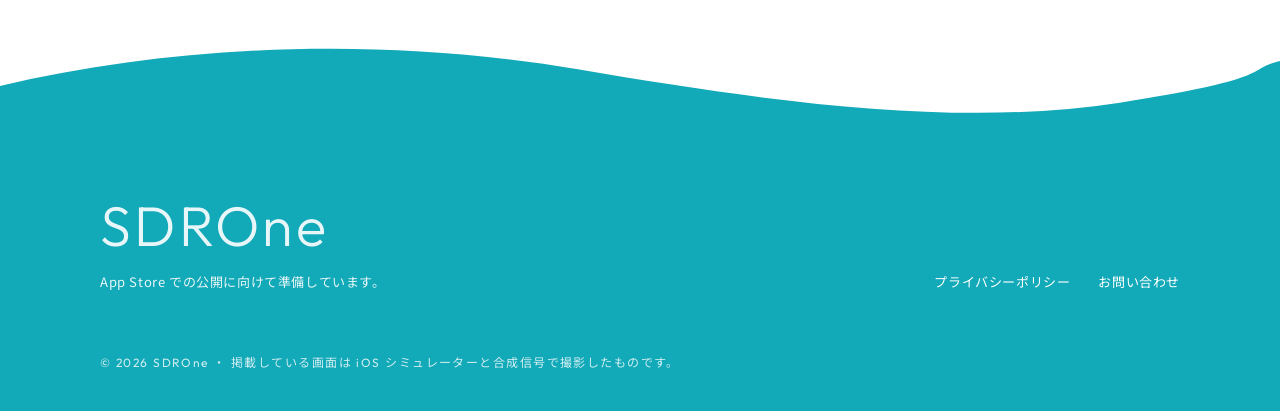
==== commit 3a26d2a3: "Tagline without comma" ====
--- a/index.html
+++ b/index.html
@@ -3,11 +3,11 @@
 <head>
   <meta charset="utf-8">
   <meta name="viewport" content="width=device-width, initial-scale=1">
-  <title>SDROne | 受信機を、手のひらに</title>
+  <title>SDROne | 受信機を手のひらに</title>
   <meta name="description" content="rtl_tcp で動いている RTL-SDR に Wi-Fi でつなぐ iPhone / iPad アプリです。ウォーターフォールを見ながら指で周波数を合わせて、FM・航空無線・アマチュア無線などを聴けます。航空機と船舶を地図に表示することもできます。">
   <meta name="theme-color" content="#12a9b8">
   <meta property="og:title" content="SDROne">
-  <meta property="og:description" content="受信機を、手のひらに。">
+  <meta property="og:description" content="受信機を手のひらに。">
   <meta property="og:type" content="website">
   <meta property="og:image" content="assets/shot-fm.jpg">
   <link rel="icon" href="assets/app-icon.png" type="image/png">
@@ -37,7 +37,7 @@
       <div class="wrap hero-inner">
         <div class="hero-copy">
           <div class="label">SDROne for iPhone &amp; iPad</div>
-          <h1><span class="nb">受信機を、</span><br><span class="nb">手のひらに。</span></h1>
+          <h1><span class="nb">受信機を</span><br><span class="nb">手のひらに。</span></h1>
           <p class="lead">rtl_tcp に<wbr>つないで、<wbr>FM・航空無線・アマチュア無線などを<wbr>聴ける<wbr> iPhone と<wbr> iPad の<wbr>アプリです。</p>
           <span class="store">App Store <small>準備中</small></span>
         </div>
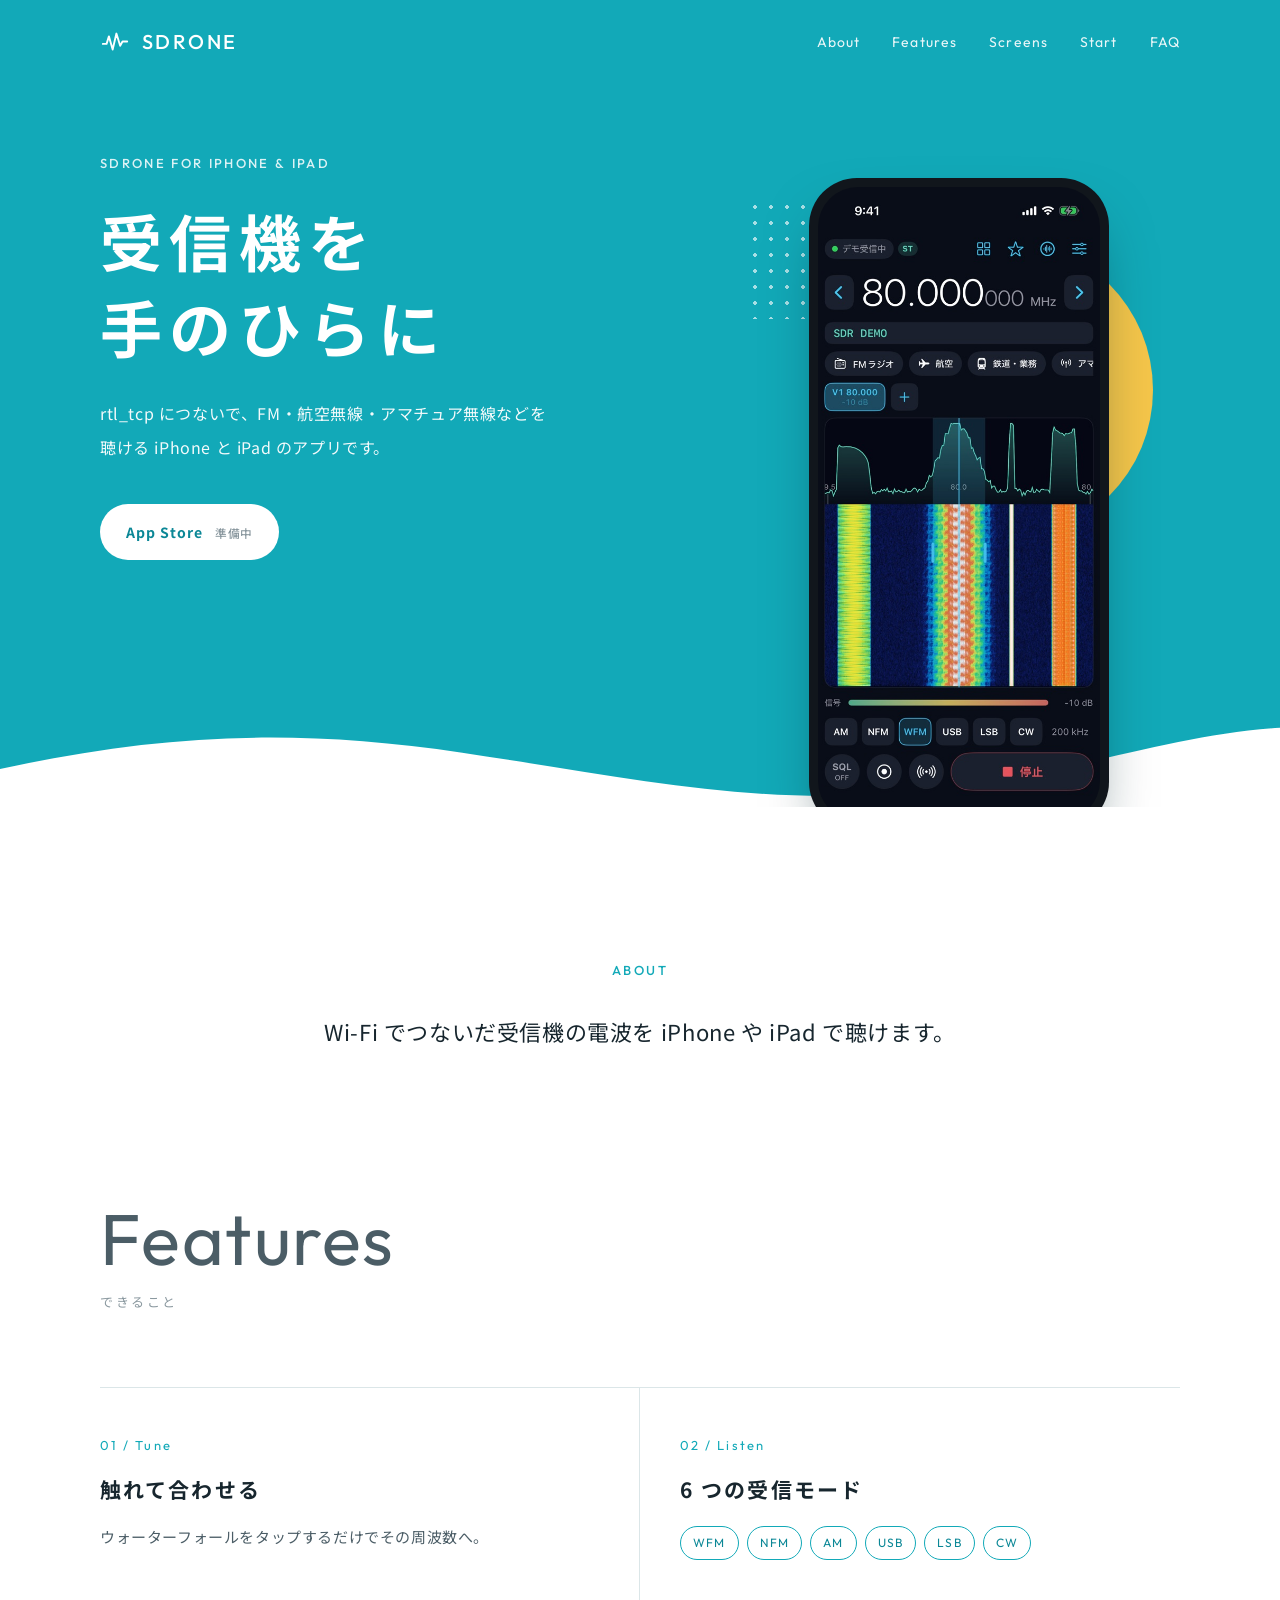
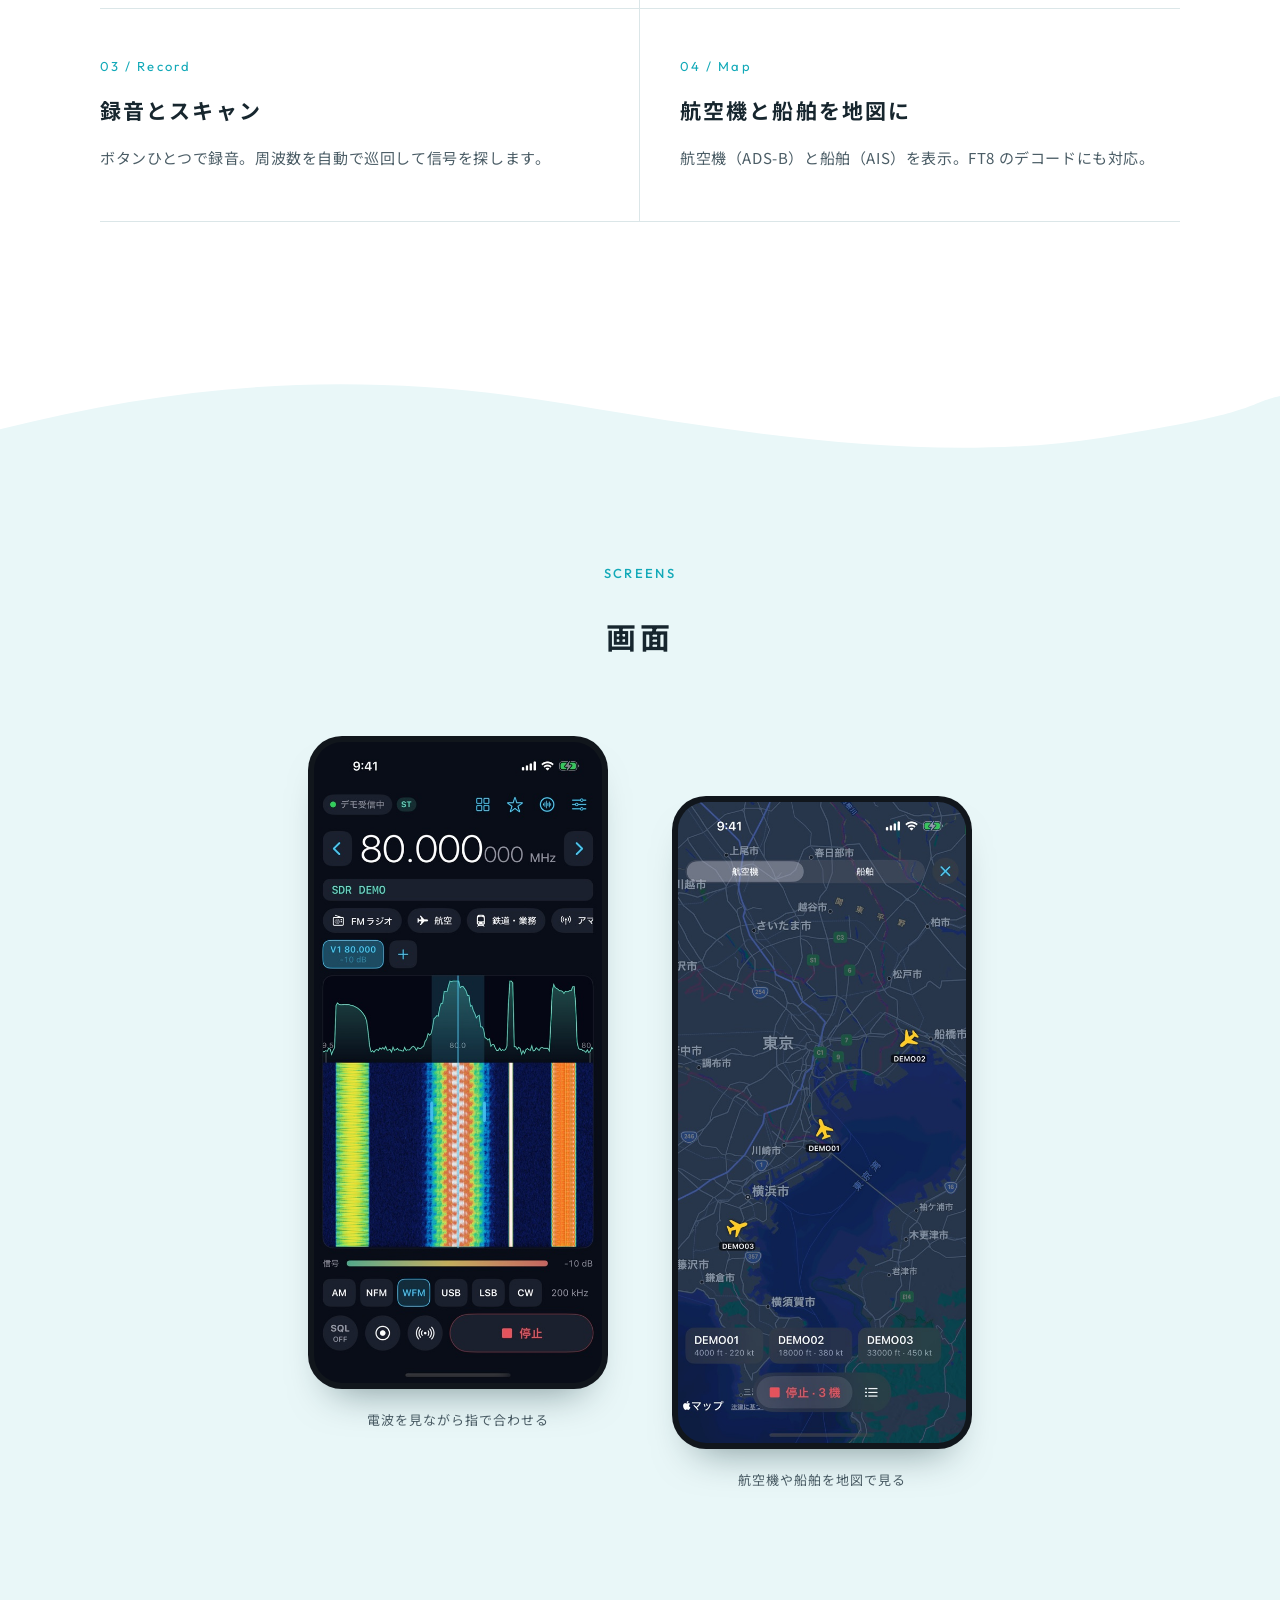
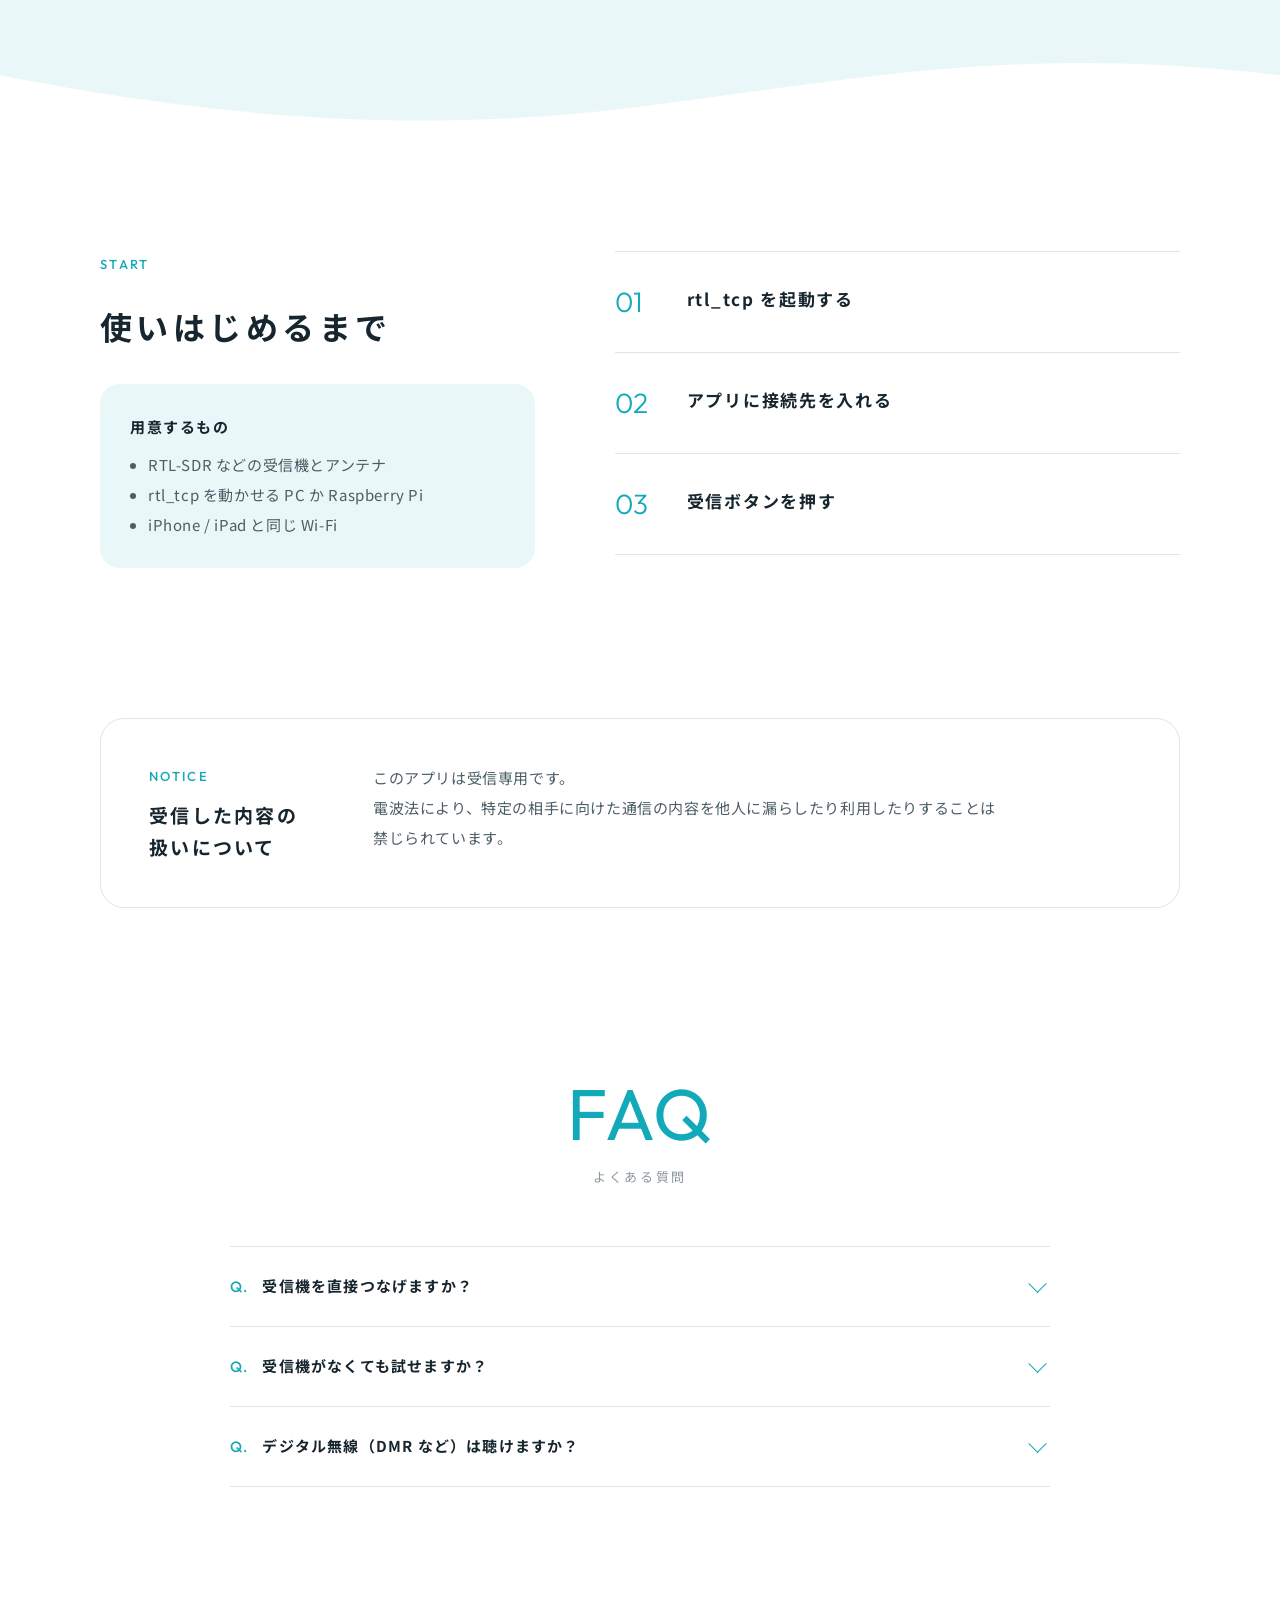
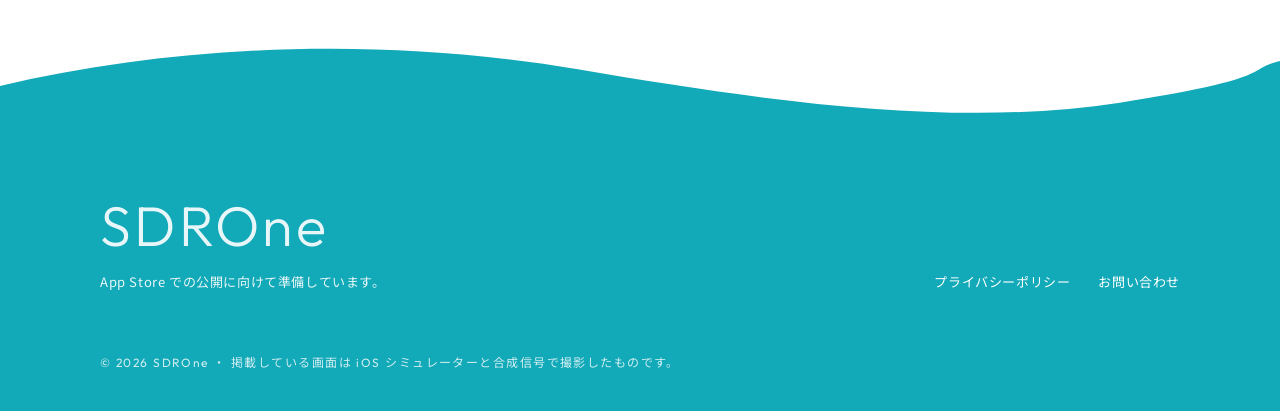
==== commit ab39b0d8: "Tagline without trailing period; README for SDROne" ====
--- a/index.html
+++ b/index.html
@@ -37,7 +37,7 @@
       <div class="wrap hero-inner">
         <div class="hero-copy">
           <div class="label">SDROne for iPhone &amp; iPad</div>
-          <h1><span class="nb">受信機を</span><br><span class="nb">手のひらに。</span></h1>
+          <h1><span class="nb">受信機を</span><br><span class="nb">手のひらに</span></h1>
           <p class="lead">rtl_tcp に<wbr>つないで、<wbr>FM・航空無線・アマチュア無線などを<wbr>聴ける<wbr> iPhone と<wbr> iPad の<wbr>アプリです。</p>
           <span class="store">App Store <small>準備中</small></span>
         </div>
